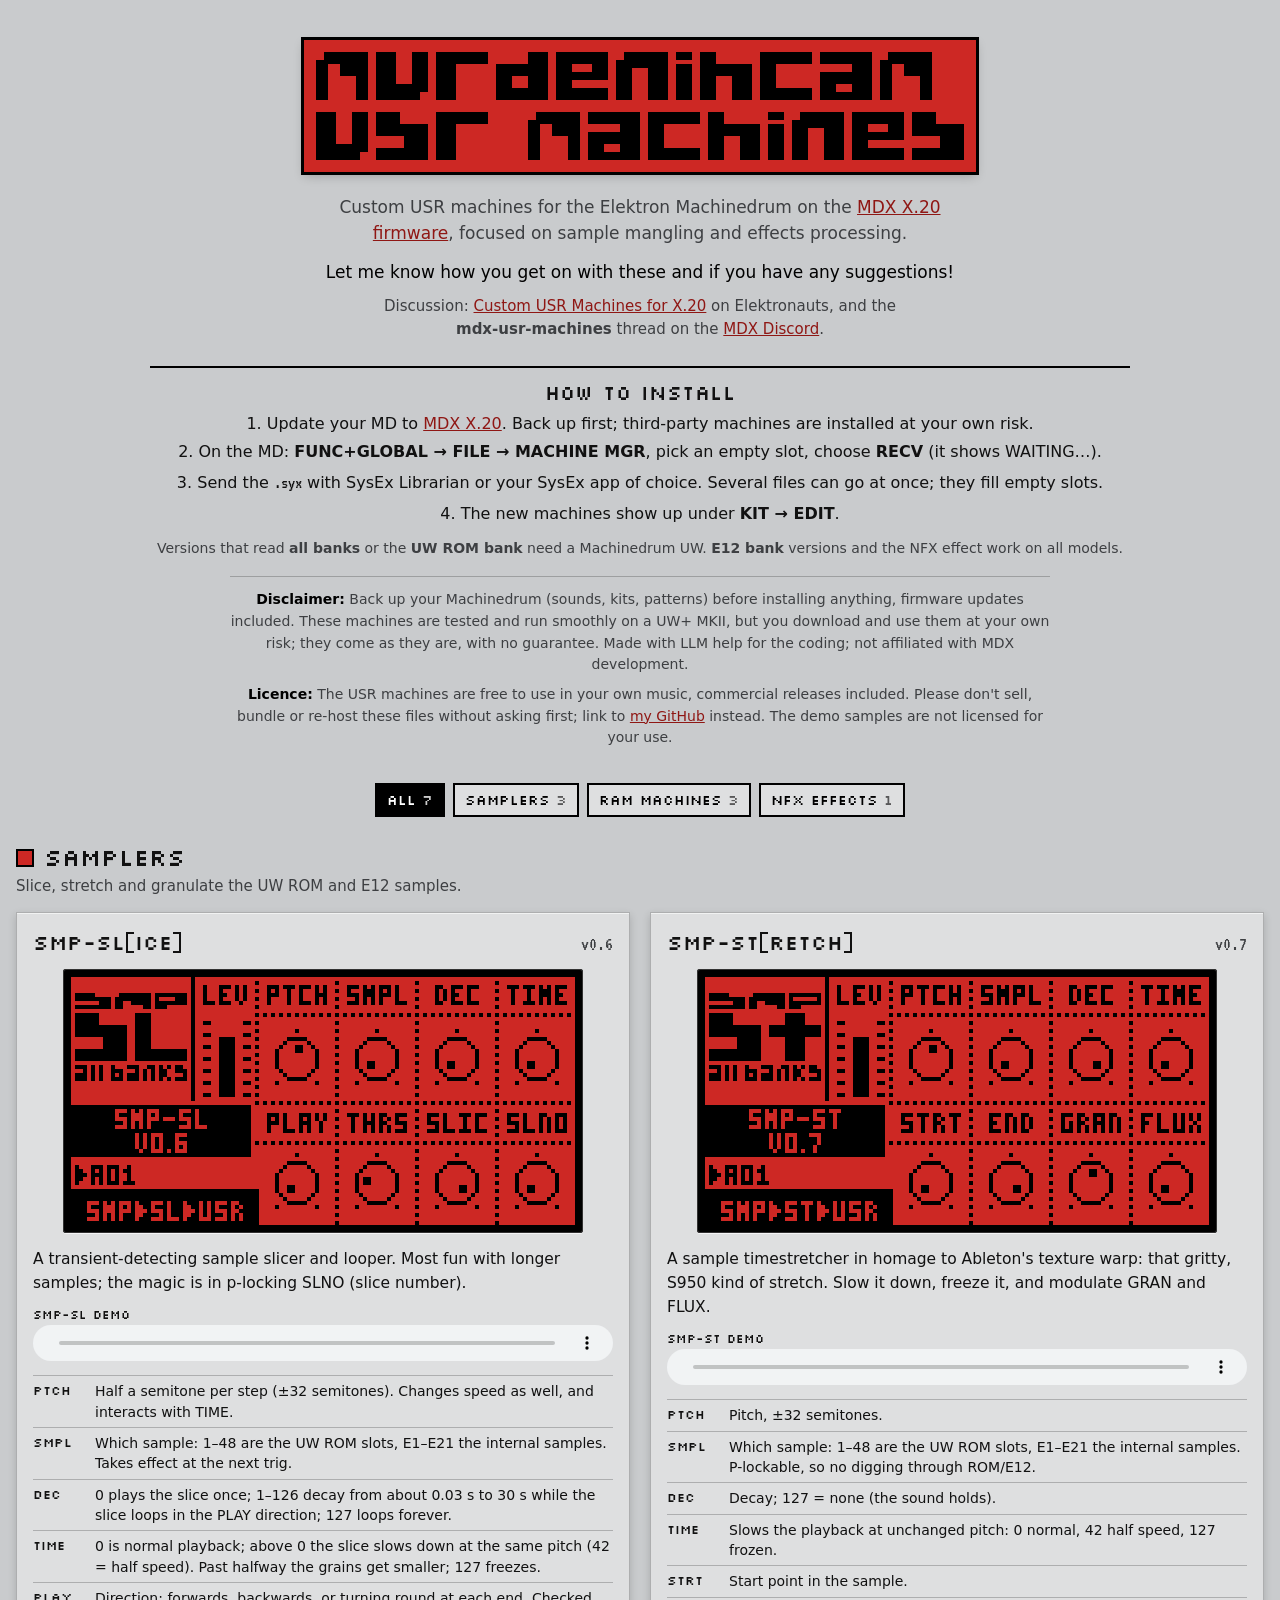
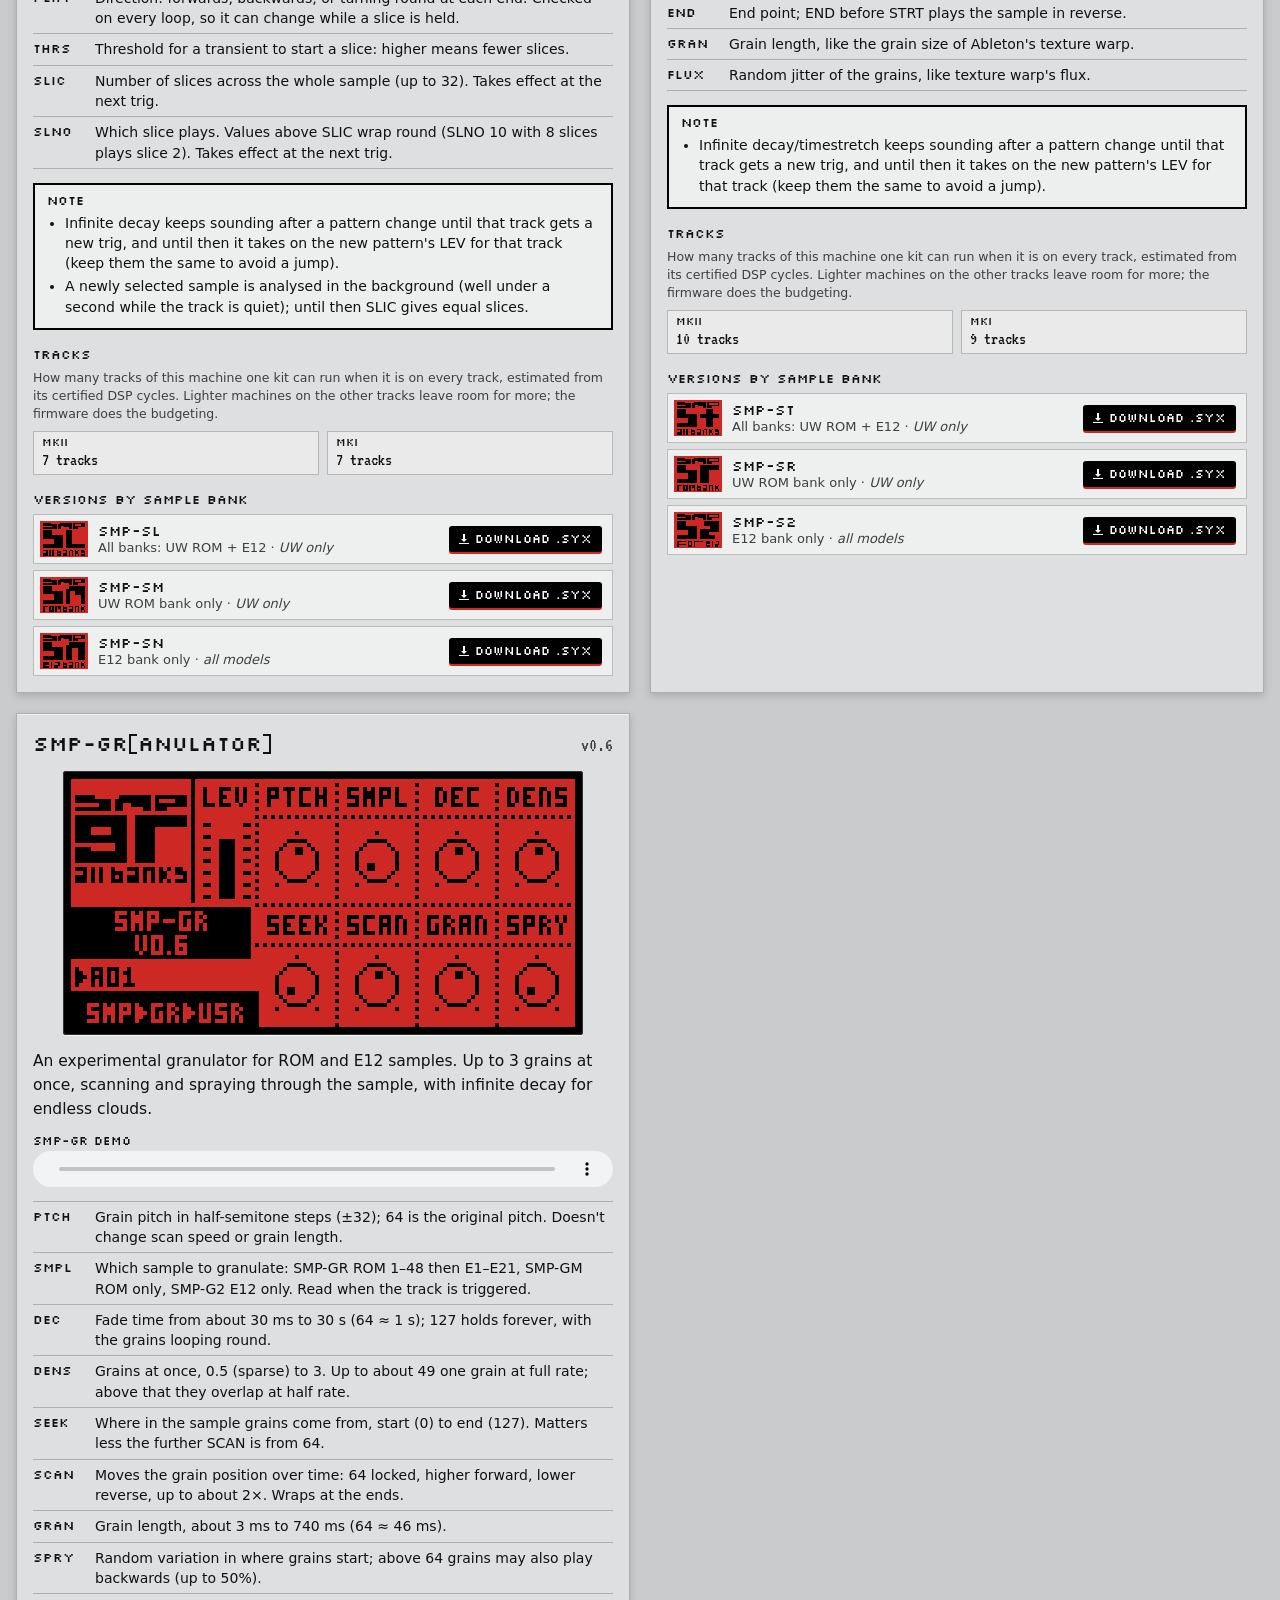
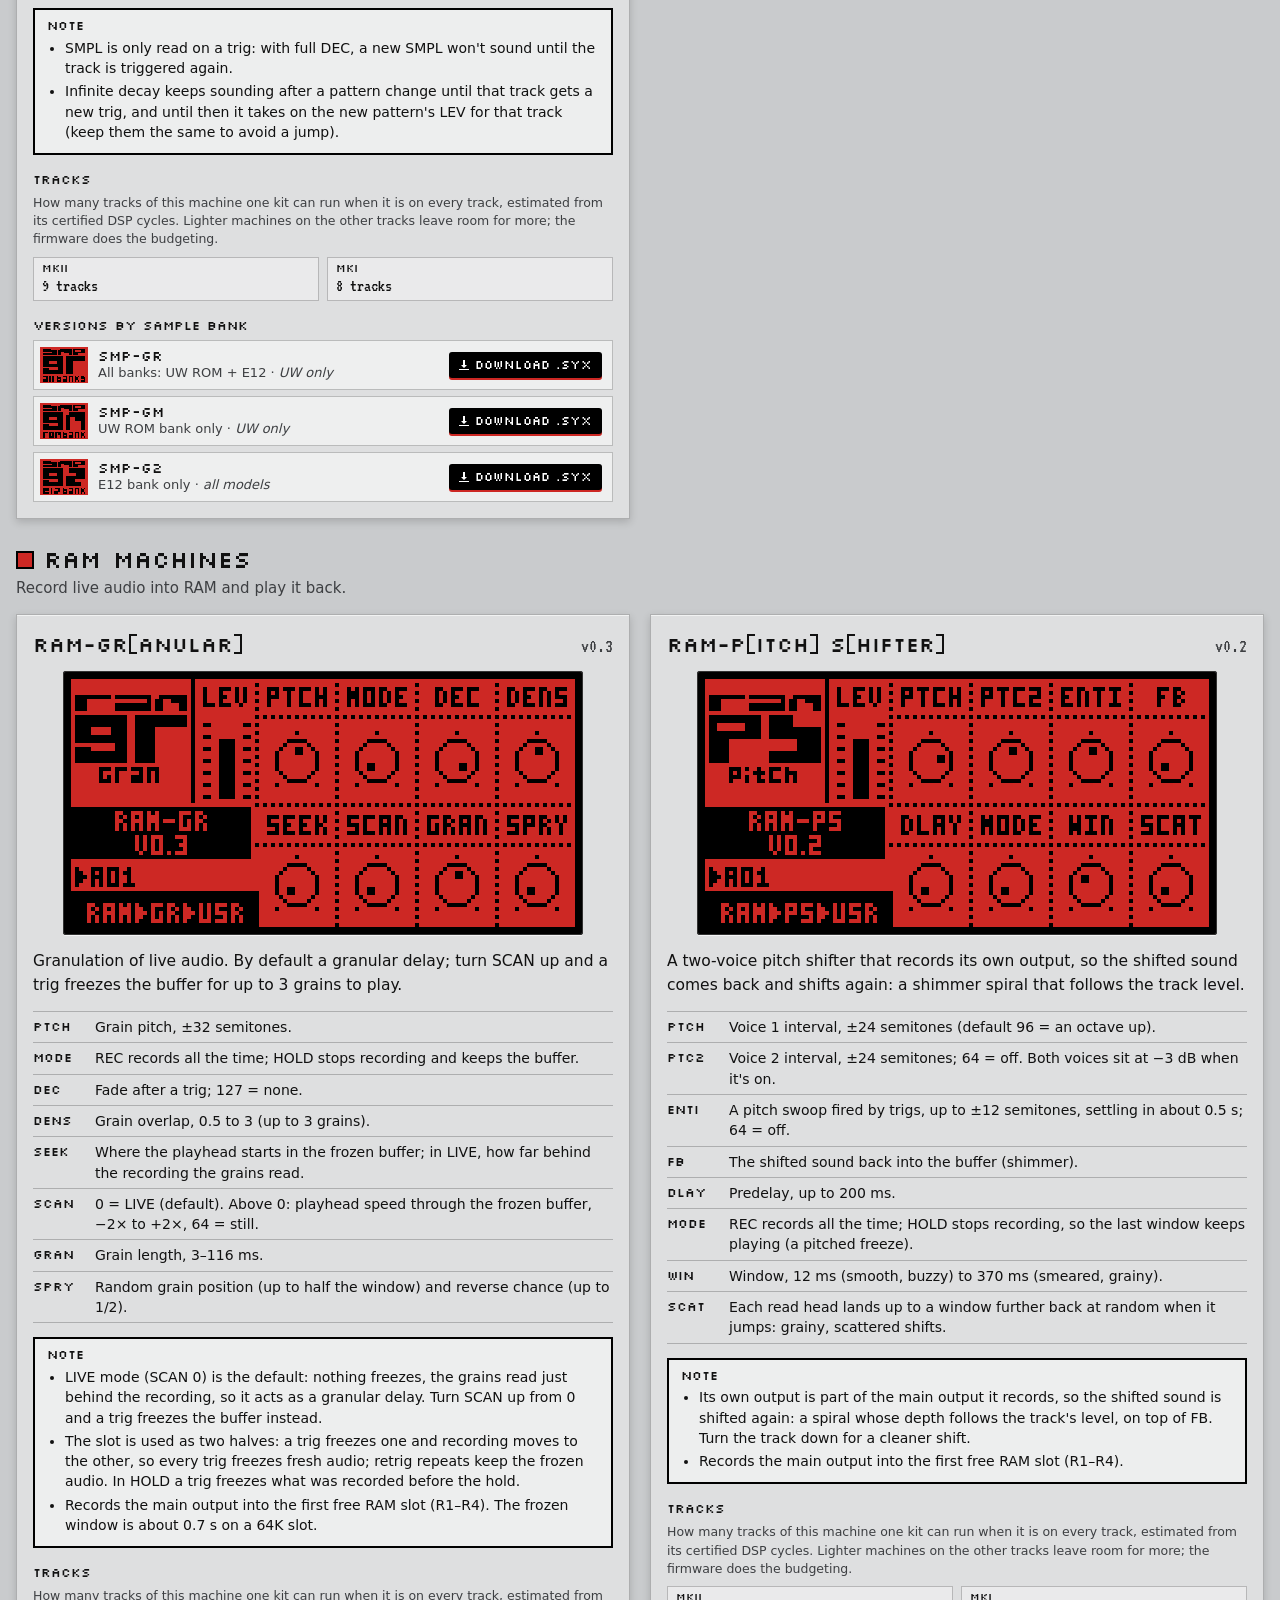
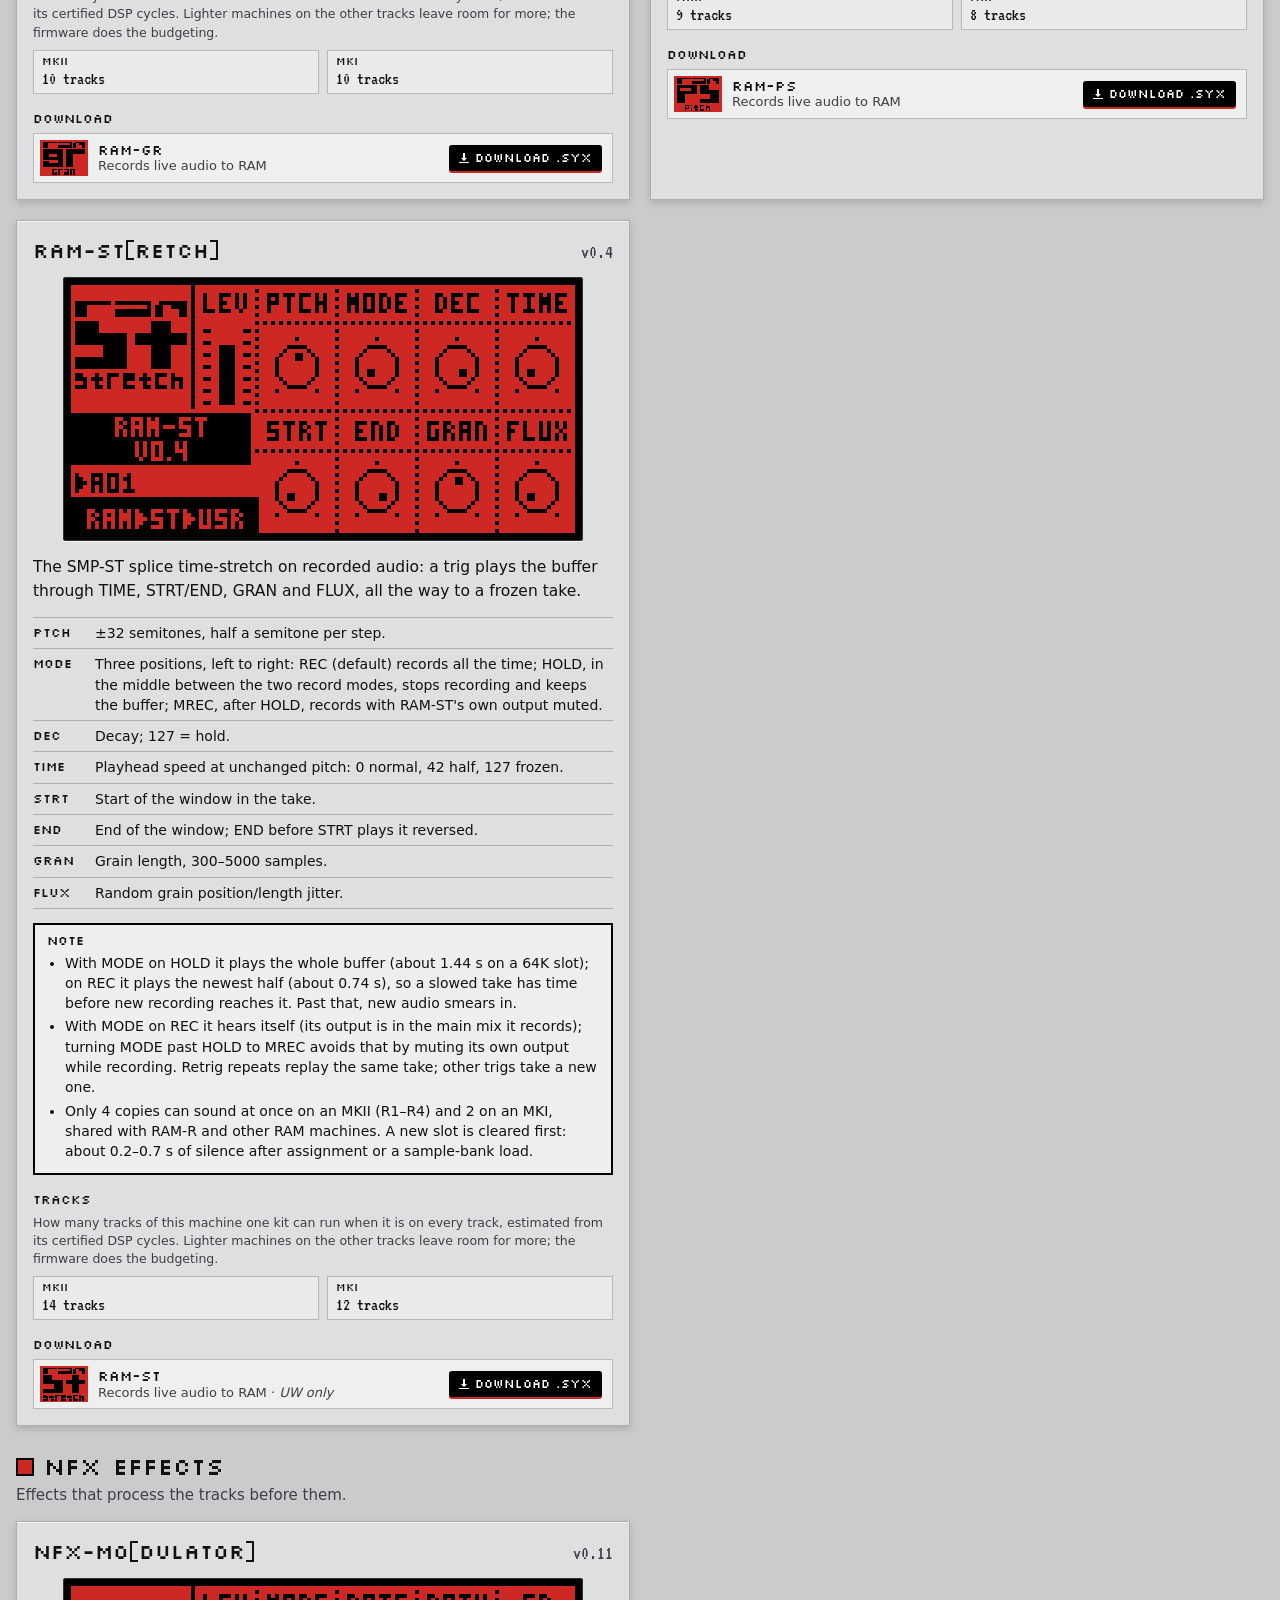
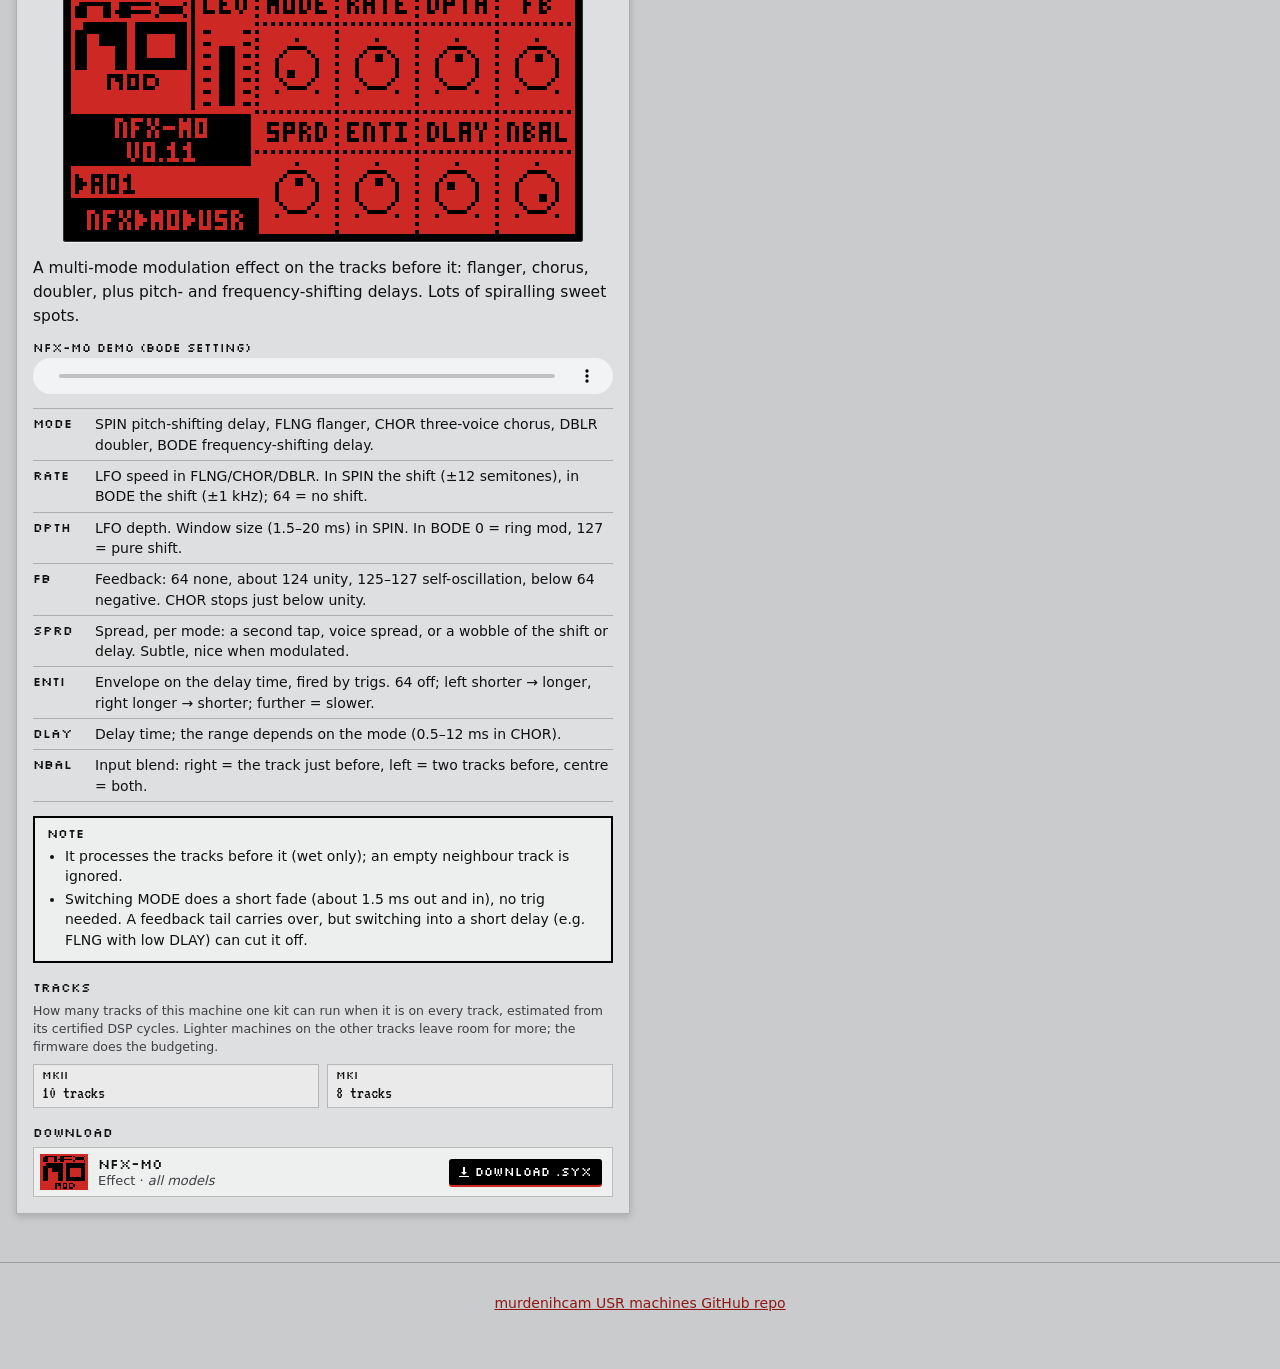
==== docs/index.html @ da03d1d6 "website added" ====
<!doctype html>
<html lang="en">
<head>
  <meta charset="utf-8">
  <meta name="viewport" content="width=device-width, initial-scale=1">
  <title>murdenihcam USR machines</title>
  <meta name="description" content="Custom USR machines for the Elektron Machinedrum on the MDX X.20 firmware, focused on sample mangling and effects processing.">
  <link rel="icon" type="image/png" href="assets/favicon.png">
  <link rel="canonical" href="https://murdenihcam.github.io/murdenihcam-usr-machines/">
  <meta property="og:type" content="website">
  <meta property="og:title" content="murdenihcam USR machines">
  <meta property="og:description" content="Custom USR machines for the Elektron Machinedrum on the MDX X.20 firmware, focused on sample mangling and effects processing.">
  <meta property="og:url" content="https://murdenihcam.github.io/murdenihcam-usr-machines/">
  <meta property="og:image" content="https://murdenihcam.github.io/murdenihcam-usr-machines/assets/og-image.png">
  <meta property="og:image:width" content="1200">
  <meta property="og:image:height" content="630">
  <meta name="twitter:card" content="summary_large_image">
  <link rel="preconnect" href="https://fonts.googleapis.com">
  <link rel="preconnect" href="https://fonts.gstatic.com" crossorigin>
  <link href="https://fonts.googleapis.com/css2?family=Silkscreen&family=VT323&display=swap" rel="stylesheet">
  <link rel="stylesheet" href="style.css">
</head>
<body>
  <header class="site-head">
    <h1 class="wordmark"><img src="assets/wordmark.svg" width="672" height="132" alt="murdenihcam USR machines"></h1>
    <p class="lede">Custom USR machines for the Elektron Machinedrum on the <a href="https://github.com/jmamma/MDX">MDX X.20 firmware</a>, focused on sample mangling and effects processing.</p>
    <p class="lede lede-ask">Let me know how you get on with these and if you have any suggestions!</p>
    <p class="lede lede-talk">Discussion: <a href="https://www.elektronauts.com/t/custom-usr-machines-for-x-20/257233">Custom USR Machines for X.20</a> on Elektronauts,
      and the <b class="nowrap">mdx-usr-machines</b> thread on the <a href="https://discord.gg/H2wVG6eH2">MDX Discord</a>.</p>

    <section class="install" aria-labelledby="install-h">
      <h2 id="install-h">How to install</h2>
      <ol>
        <li>Update your MD to <a href="https://github.com/jmamma/MDX">MDX X.20</a>. Back up first; third-party machines are installed at your own risk.</li>
        <li>On the MD: <b>FUNC+GLOBAL &rarr; FILE &rarr; MACHINE MGR</b>, pick an empty slot, choose <b>RECV</b> (it shows WAITING&hellip;).</li>
        <li>Send the <code>.syx</code> with SysEx Librarian or your SysEx app of choice. Several files can go at once; they fill empty slots.</li>
        <li>The new machines show up under <b>KIT &rarr; EDIT</b>.</li>
      </ol>
      <p class="note">Versions that read <b>all banks</b> or the <b>UW ROM bank</b> need a Machinedrum UW. <b>E12 bank</b> versions and the NFX effect work on all models.</p>
    </section>

    <section class="terms" aria-label="Disclaimer and licence">
      <p><b>Disclaimer:</b> Back up your Machinedrum (sounds, kits, patterns) before installing anything, firmware updates included. These machines are tested and run smoothly on a UW+ MKII, but you download and use them at your own risk; they come as they are, with no guarantee. Made with LLM help for the coding; not affiliated with MDX development.</p>
      <p><b>Licence:</b> The USR machines are free to use in your own music, commercial releases included. Please don't sell, bundle or re-host these files without asking first; link to <a href="https://github.com/murdenihcam/murdenihcam-usr-machines">my GitHub</a> instead. The demo samples are not licensed for your use.</p>
    </section>
  </header>

  <main id="machines" class="machines" aria-label="Machines"></main>

  <noscript><p class="nojs">This page lists the machines with JavaScript. The .syx files are in the <a href="downloads/">downloads</a> folder.</p></noscript>

  <footer class="site-foot">
    <p><a href="https://github.com/murdenihcam/murdenihcam-usr-machines">murdenihcam USR machines GitHub repo</a></p>
  </footer>

  <script src="assets/logos32.js"></script>
  <script src="machines.js"></script>
  <script src="app.js"></script>
</body>
</html>
---- docs/style.css ----
/* murdenihcam USR machines */
:root {
  /* Sampled from the machines' web logos */
  --lcd-red: #cd2824;
  --lcd-ink: #000000;

  --text: #111111;
  --muted: #3d3f42;
  --line: rgba(0, 0, 0, 0.22);
  --plate: rgba(255, 255, 255, 0.38);
  --link: #8f1714;
  --pixel: "Silkscreen", "VT323", ui-monospace, "Courier New", monospace;
  --mono: "VT323", ui-monospace, "Courier New", monospace;
  --sans: system-ui, -apple-system, "Segoe UI", Roboto, sans-serif;
}

* { box-sizing: border-box; }
html { -webkit-text-size-adjust: 100%; }
body {
  margin: 0;
  color: var(--text);
  font: 16px/1.55 var(--sans);
  background: #c9cbcd; /* light grey, aluminium-coloured */
}
a { color: var(--link); }
a:hover { color: #000; }
code { font-family: var(--mono); font-size: 1.15em; }
.vh { position: absolute; width: 1px; height: 1px; overflow: hidden; clip: rect(0 0 0 0); white-space: nowrap; }

/* Header */
.site-head, .site-foot { max-width: 1440px; margin: 0 auto; padding-left: 16px; padding-right: 16px; }
.site-head { padding-top: 40px; padding-bottom: 8px; }
.wordmark { margin: 0; line-height: 0; display: flex; justify-content: center; }
.wordmark img {
  display: block;
  width: 672px;
  max-width: 100%;
  height: auto;
  image-rendering: pixelated;
  box-shadow: 0 0 0 3px #000, 0 4px 10px rgba(0,0,0,0.22);
}
.lede { max-width: 62ch; color: var(--muted); font-size: 17px; margin: 22px 0 24px; }

.site-head { text-align: center; }
.lede, .install, .terms { margin-left: auto; margin-right: auto; }
.install { border-top: 2px solid #000; padding-top: 14px; max-width: 820px; }
.install ol { list-style-position: inside; padding-left: 0 !important; }
.lede-ask { margin-top: -12px; color: #000; }
.lede-talk { margin-top: -14px; font-size: 15px; }
.site-foot { text-align: center; }
.terms { max-width: 820px; margin-top: 16px; border-top: 1px solid var(--line); padding-top: 12px; font-size: 14px; color: var(--muted); }
.terms p { margin: 0 0 8px; }
.terms b { color: #000; }
.install h2 { font: 400 20px/1 var(--pixel); margin: 0 0 10px; }
.install ol { margin: 0 0 12px; padding-left: 22px; }
.install li { margin: 4px 0; }
.install .note { color: var(--muted); font-size: 14px; margin: 0; }

/* Section nav and grouped grids */
.machines { max-width: 1440px; margin: 0 auto; padding: 0 16px 48px; }
.section-nav { display: flex; flex-wrap: wrap; justify-content: center; gap: 8px; margin: 18px 0 0; }
.section-nav a {
  font: 400 14px/1 var(--pixel);
  color: #000;
  text-decoration: none;
  border: 2px solid #000;
  background: var(--plate);
  padding: 8px 10px;
}
.section-nav a:hover, .section-nav a:focus-visible { background: var(--lcd-red); }
.section-nav a.is-active { background: #000; color: #fff; }
.section-nav a.is-active .count { opacity: 0.8; }
.machine-section[hidden] { display: none; }
.section-nav .count { margin-left: 6px; opacity: 0.6; }
.machine-section { padding-top: 28px; scroll-margin-top: 8px; }
.section-head { font: 400 24px/1 var(--pixel); margin: 0 0 6px; }
.section-head::before { content: ""; display: inline-block; width: 14px; height: 14px; background: var(--lcd-red); border: 2px solid #000; margin-right: 10px; vertical-align: -1px; }
.section-sub { color: var(--muted); font-size: 15px; margin: 0 0 14px; }

.grid {
  display: grid;
  grid-template-columns: repeat(auto-fill, minmax(min(100%, 440px), 1fr));
  gap: 20px;
}
.card {
  background: var(--plate);
  border: 1px solid var(--line);
  box-shadow: inset 0 1px 0 rgba(255,255,255,0.6), 0 3px 8px rgba(0,0,0,0.16);
  padding: 16px;
  display: flex;
  flex-direction: column;
  gap: 14px;
  min-width: 0;
}
.card-head { display: flex; align-items: baseline; justify-content: space-between; gap: 12px; }
.card-name { margin: 0; font: 400 21px/1.25 var(--pixel); min-width: 0; }
.card-name .nb { white-space: nowrap; }
.card-ver { font: 20px/1 var(--mono); color: var(--muted); flex: none; }

/* Square brackets drawn as boxes: full cap height plus a pixel above and below, 2px ticks */
.brk {
  display: inline-block;
  position: relative;
  width: 0.36em;
  height: calc(0.78em + 4px);
  vertical-align: -0.12em;
  border: 2px solid currentColor;
  margin: 0 0.06em;
}
.brk-l { border-right: 0; }
.brk-r { border-left: 0; }

/* Pixel LCD */
.lcd-wrap {
  background: #000;
  padding: 4px;
  width: fit-content;
  margin: 0 auto;
  border-radius: 3px;
  box-shadow: inset 0 0 0 1px #333, 0 1px 0 rgba(255,255,255,0.7);
  display: flex;
  justify-content: center;
}
.lcd {
  display: block;
  width: 384px;
  height: 192px;
  image-rendering: pixelated;
  image-rendering: crisp-edges;
}
.card-desc { margin: 0; font-size: 15.5px; }

.demo { margin: 0; display: grid; gap: 4px; }
.demo figcaption { font: 400 12px/1 var(--pixel); }
.demo audio { width: 100%; height: 36px; }

/* Parameter notes */
.params { margin: 0; display: grid; gap: 0; border-top: 1px solid var(--line); }
.params div { display: grid; grid-template-columns: 52px 1fr; gap: 10px; padding: 5px 0; border-bottom: 1px solid var(--line); }
.params dt { font: 400 13px/1.5 var(--pixel); }
.params dd { margin: 0; font-size: 14px; line-height: 1.45; }

.aware {
  border: 2px solid #000;
  background: rgba(255,255,255,0.45);
  padding: 8px 12px;
}
.aware h4 { margin: 0 0 4px; font: 400 13px/1.2 var(--pixel); }
.aware ul { margin: 0; padding-left: 18px; font-size: 14px; line-height: 1.45; }
.aware li { margin: 3px 0; }

.sub { margin: 4px 0 -6px; font: 400 13px/1 var(--pixel); }
.tracks-wrap { display: grid; gap: 8px; }
.tracks-wrap .sub { margin: 4px 0 0; }
.tracks-cap { margin: 0; font-size: 12.5px; color: var(--muted); line-height: 1.45; }
.tracks { display: grid; grid-template-columns: 1fr 1fr; gap: 8px; margin: 0; }
.tracks div { border: 1px solid var(--line); background: rgba(255,255,255,0.35); padding: 5px 8px; }
.tracks dt { font: 400 11px/1 var(--pixel); margin-bottom: 3px; }
.tracks dd { margin: 0; font: 18px/1 var(--mono); }
.tracks small { display: block; font: 13px/1.3 var(--sans); color: var(--muted); margin-top: 2px; }

/* Downloads */
.downloads { list-style: none; margin: 0; padding: 0; display: grid; gap: 6px; }
.dl {
  display: flex; align-items: center; gap: 10px;
  padding: 6px 10px 6px 6px;
  border: 1px solid var(--line);
  background: rgba(255,255,255,0.5);
  color: var(--text);
  text-decoration: none;
}
.dl:hover, .dl:focus-visible { border-color: #000; color: var(--text); background: #fff; }
.dl:focus-visible { outline: 2px solid #000; outline-offset: 2px; }
.dl-logo { width: 48px; height: 36px; image-rendering: pixelated; flex: none; }
.dl-text { display: flex; flex-direction: column; line-height: 1.2; min-width: 0; flex: 1; }
.dl-text b { font: 400 14px/1.2 var(--pixel); }
.dl-meta { font-size: 13px; color: var(--muted); }
.dl-meta i { font-style: italic; }
.dl-btn {
  display: inline-flex; align-items: center; gap: 6px; flex: none;
  font: 400 12px/1 var(--pixel);
  background: #000; color: #fff;
  padding: 7px 10px;
  border-radius: 3px;
  box-shadow: 0 2px 0 var(--lcd-red);
}
.dl-btn svg { fill: currentColor; }
.dl:hover .dl-btn, .dl:focus-visible .dl-btn { background: var(--lcd-red); color: #000; box-shadow: 0 2px 0 #000; }

.site-foot { padding-bottom: 40px; color: var(--muted); font-size: 14px; border-top: 1px solid var(--line); padding-top: 16px; }
.nojs { max-width: 1180px; margin: 0 auto; padding: 0 16px; }

@media (max-width: 480px) {
  .params div { grid-template-columns: 46px 1fr; }
  .card { padding: 12px; }
}
.nowrap { white-space: nowrap; }

/* How to install: keep each step on one line wherever the screen is wide enough */
.install { max-width: 980px; }
@media (min-width: 900px) {
  .install ol li { white-space: nowrap; }
}
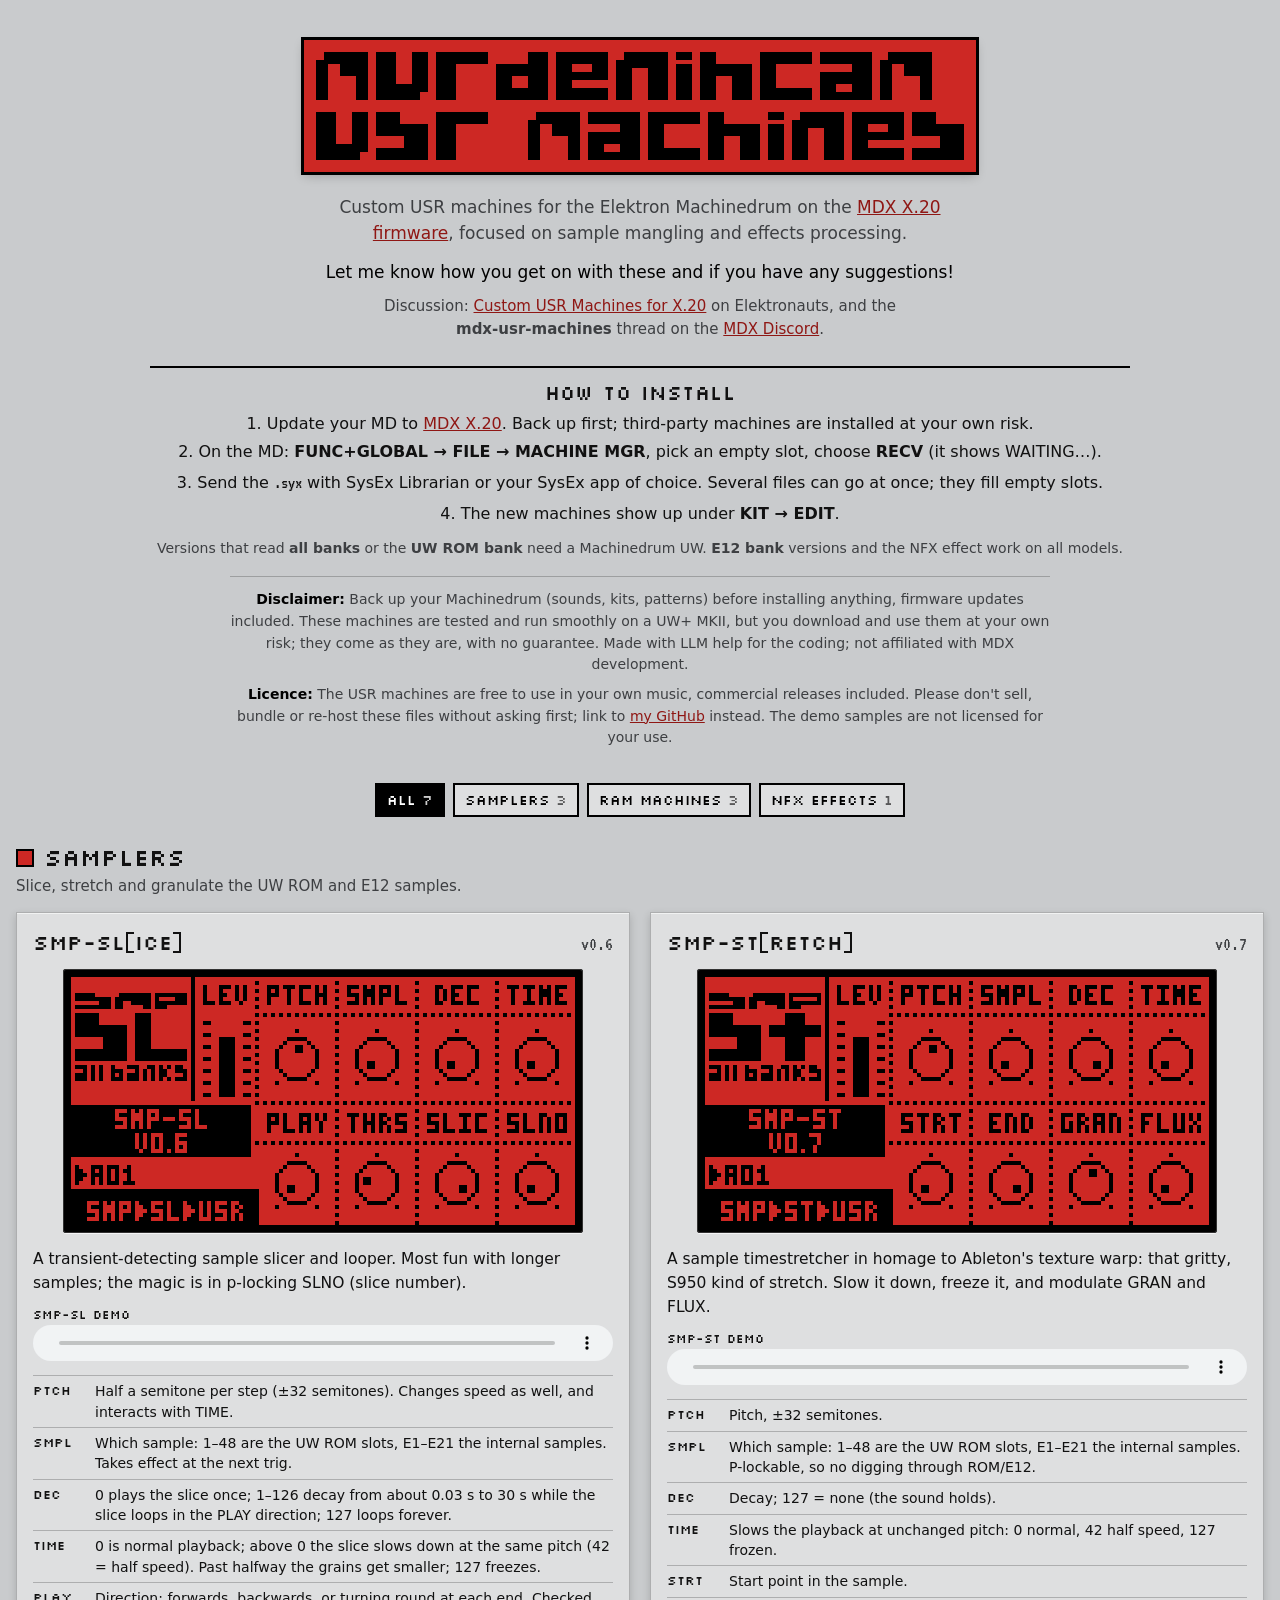
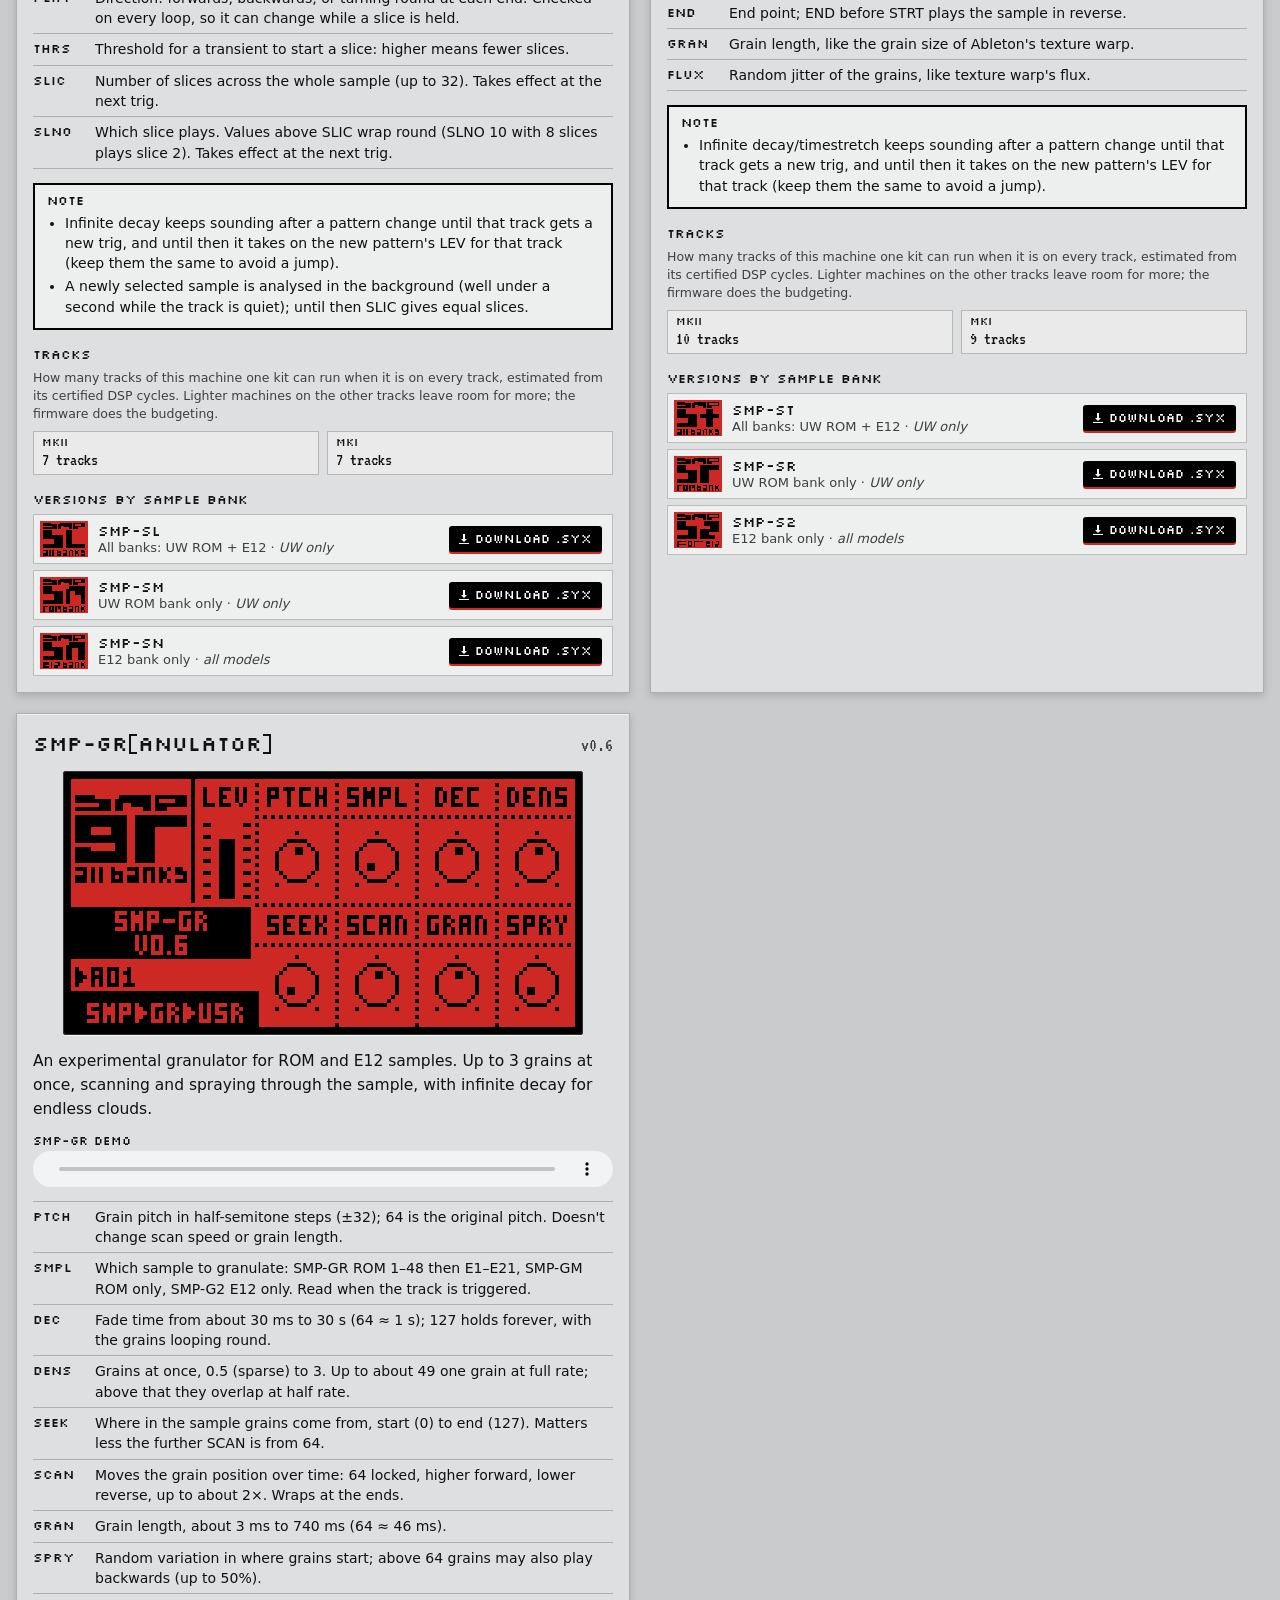
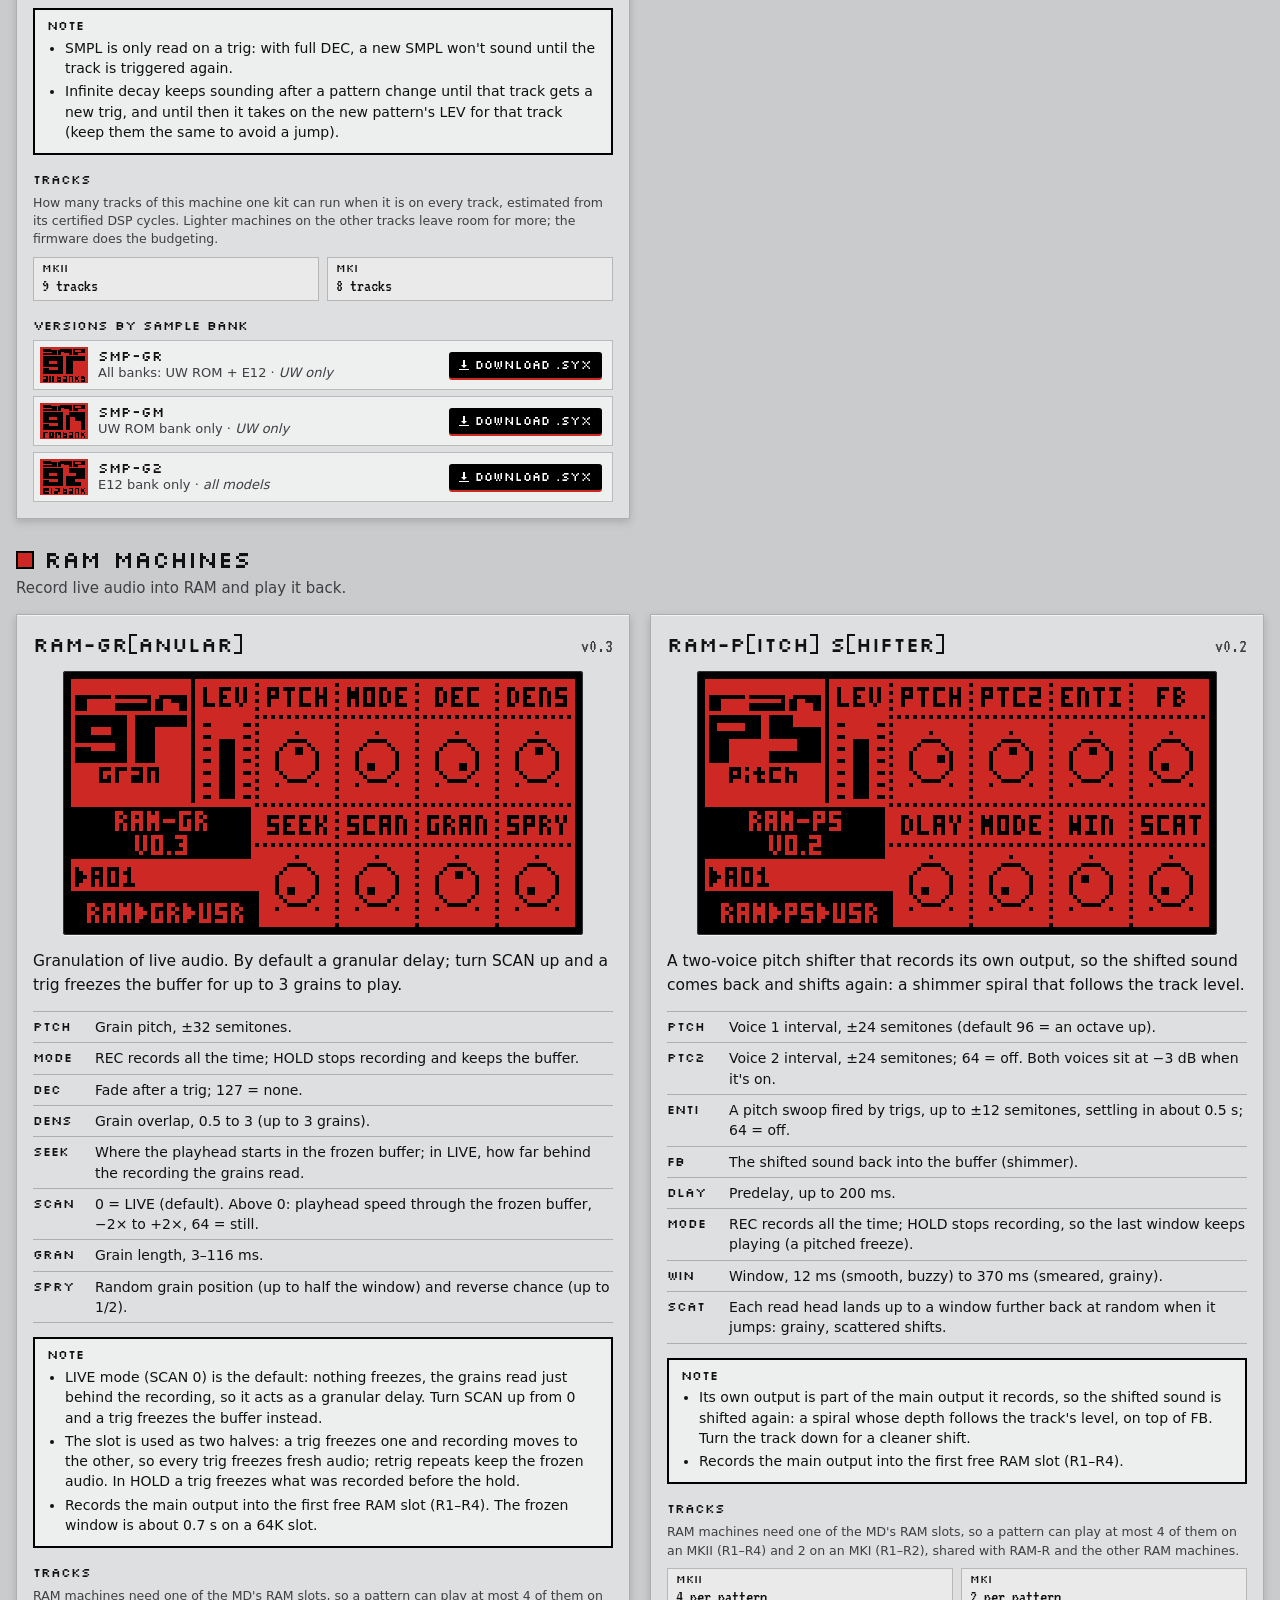
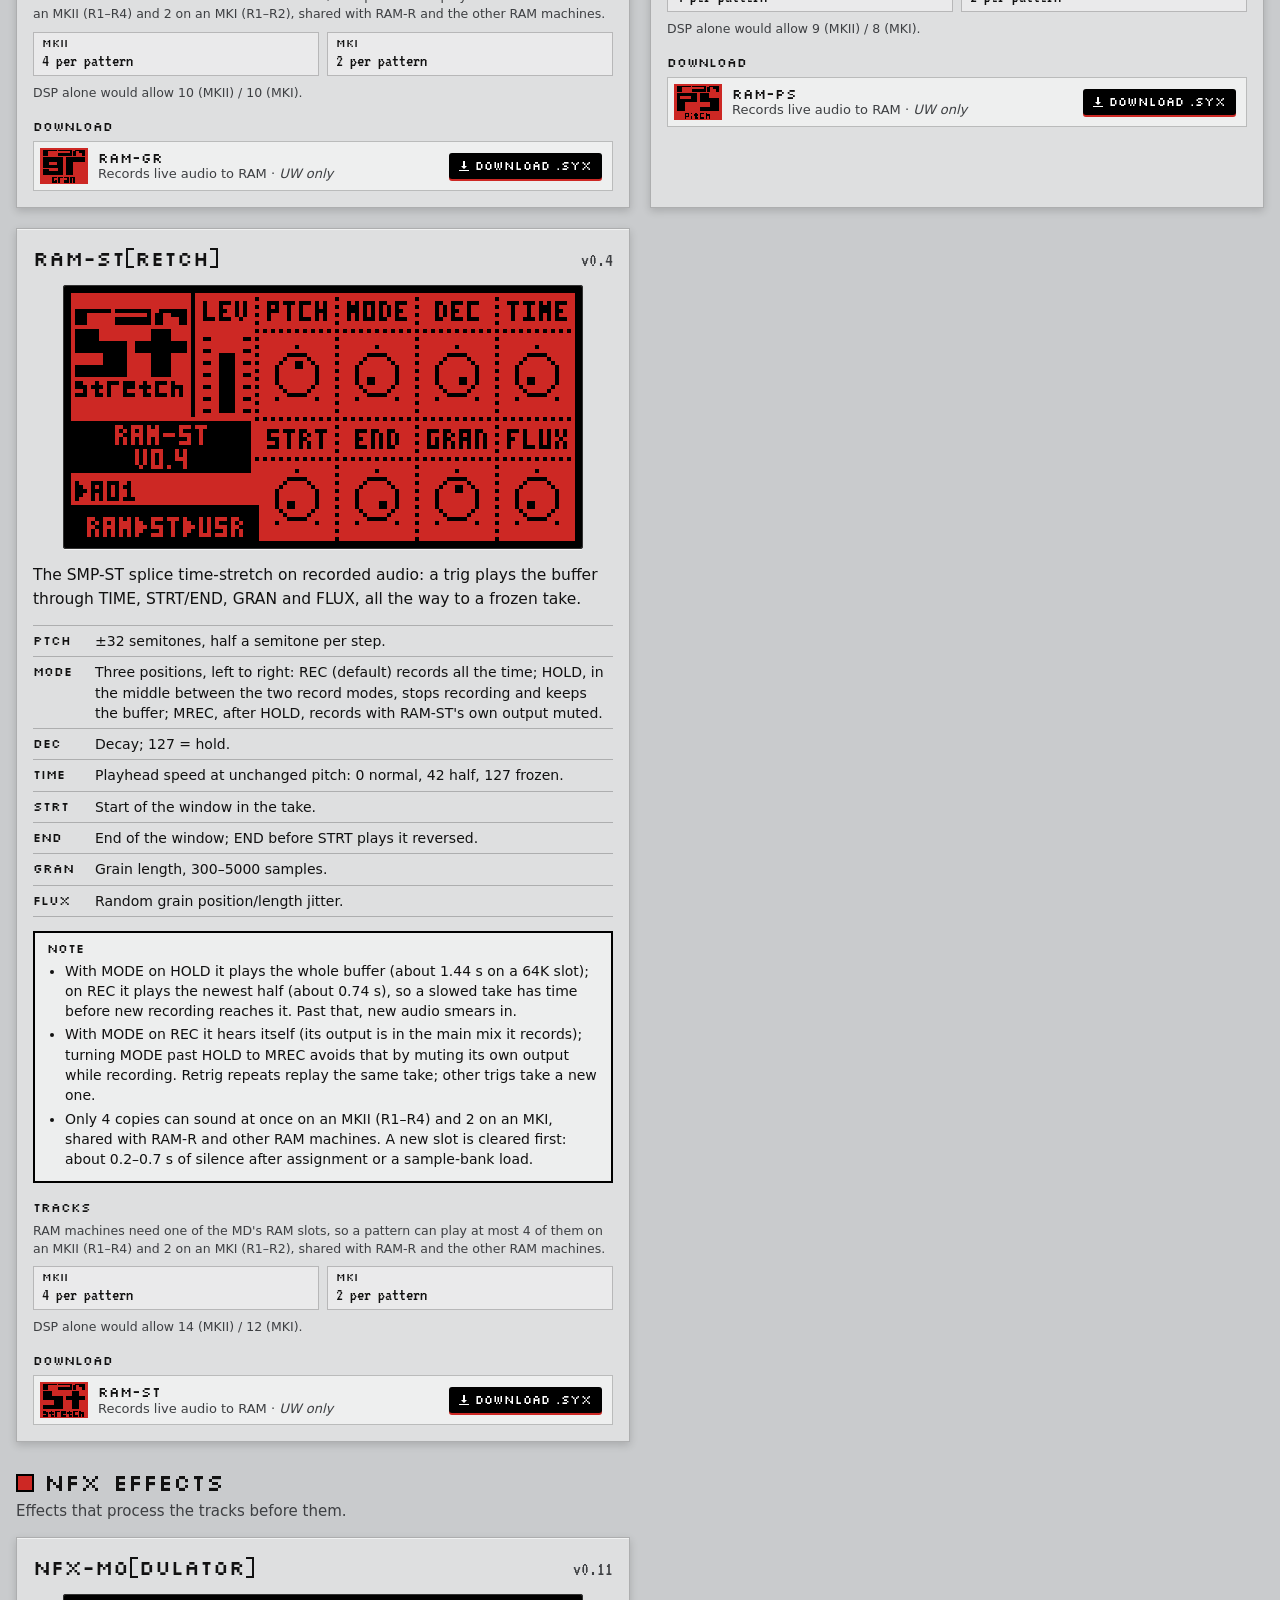
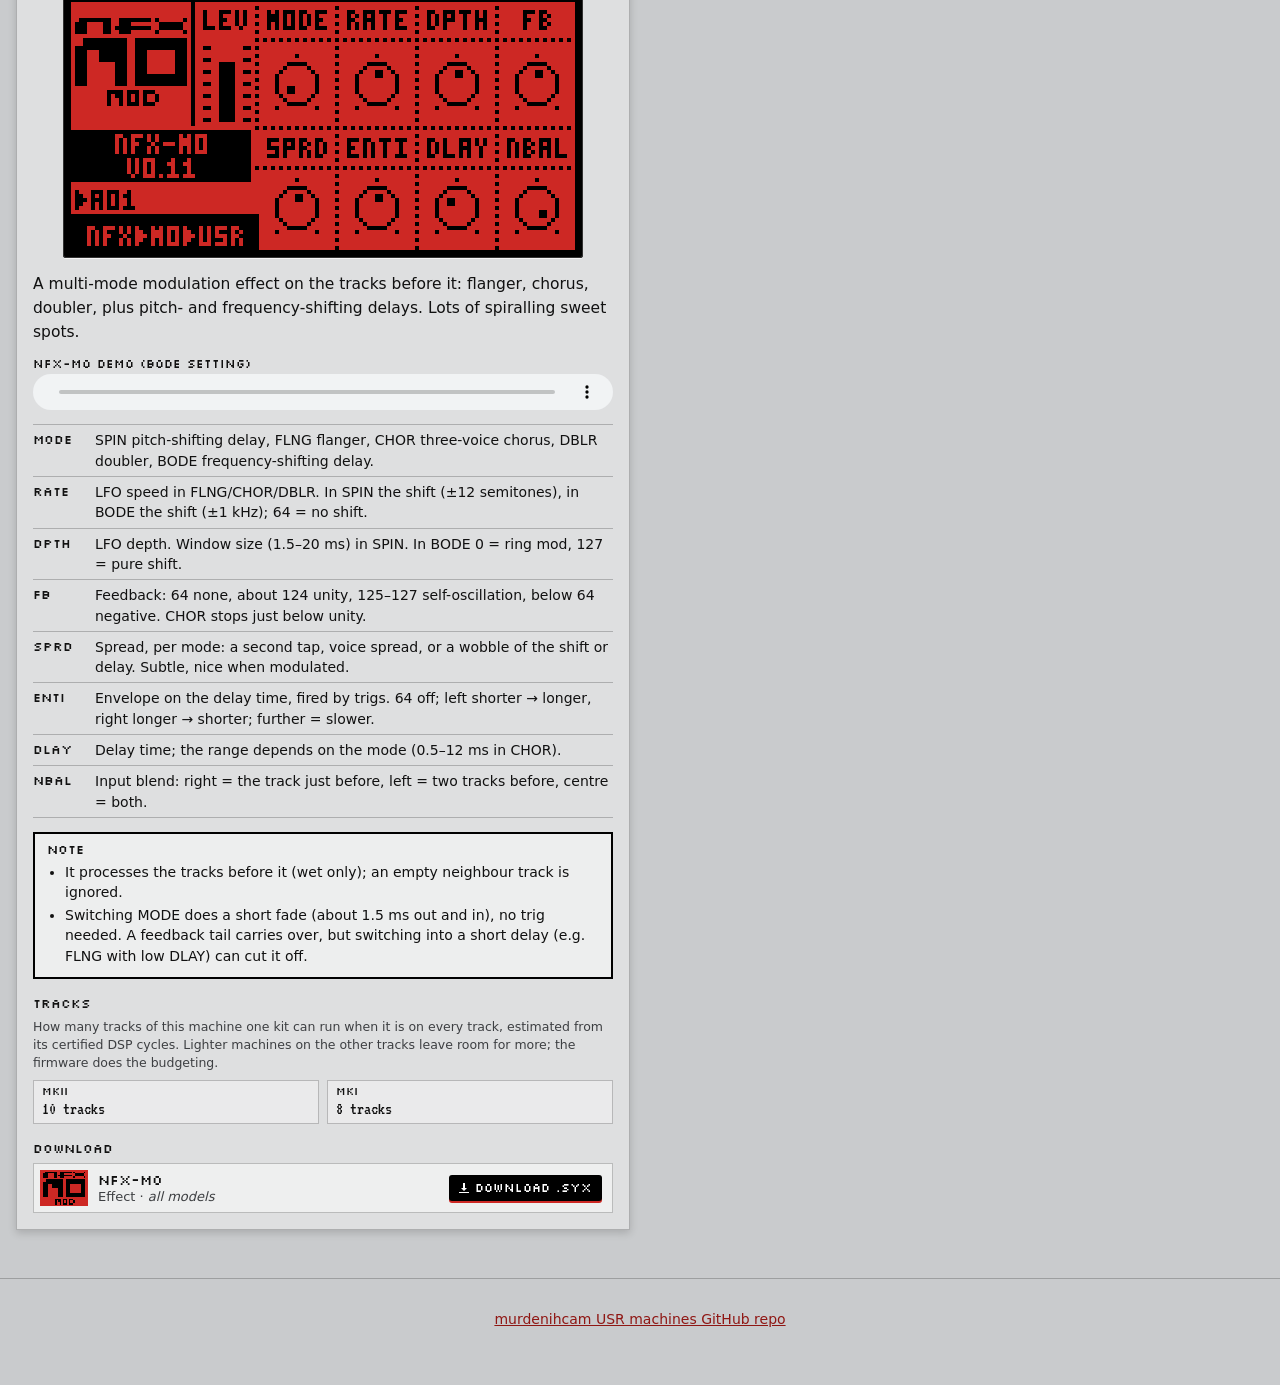
==== commit 8dd61a76: "RAM machines UW only" ====
--- a/docs/index.html
+++ b/docs/index.html
@@ -18,7 +18,7 @@
   <link rel="preconnect" href="https://fonts.googleapis.com">
   <link rel="preconnect" href="https://fonts.gstatic.com" crossorigin>
   <link href="https://fonts.googleapis.com/css2?family=Silkscreen&family=VT323&display=swap" rel="stylesheet">
-  <link rel="stylesheet" href="style.css">
+  <link rel="stylesheet" href="style.css?v=20261107">
 </head>
 <body>
   <header class="site-head">
@@ -53,8 +53,8 @@
     <p><a href="https://github.com/murdenihcam/murdenihcam-usr-machines">murdenihcam USR machines GitHub repo</a></p>
   </footer>
 
-  <script src="assets/logos32.js"></script>
-  <script src="machines.js"></script>
-  <script src="app.js"></script>
+  <script src="assets/logos32.js?v=20261107"></script>
+  <script src="machines.js?v=20261107"></script>
+  <script src="app.js?v=20261107"></script>
 </body>
 </html>
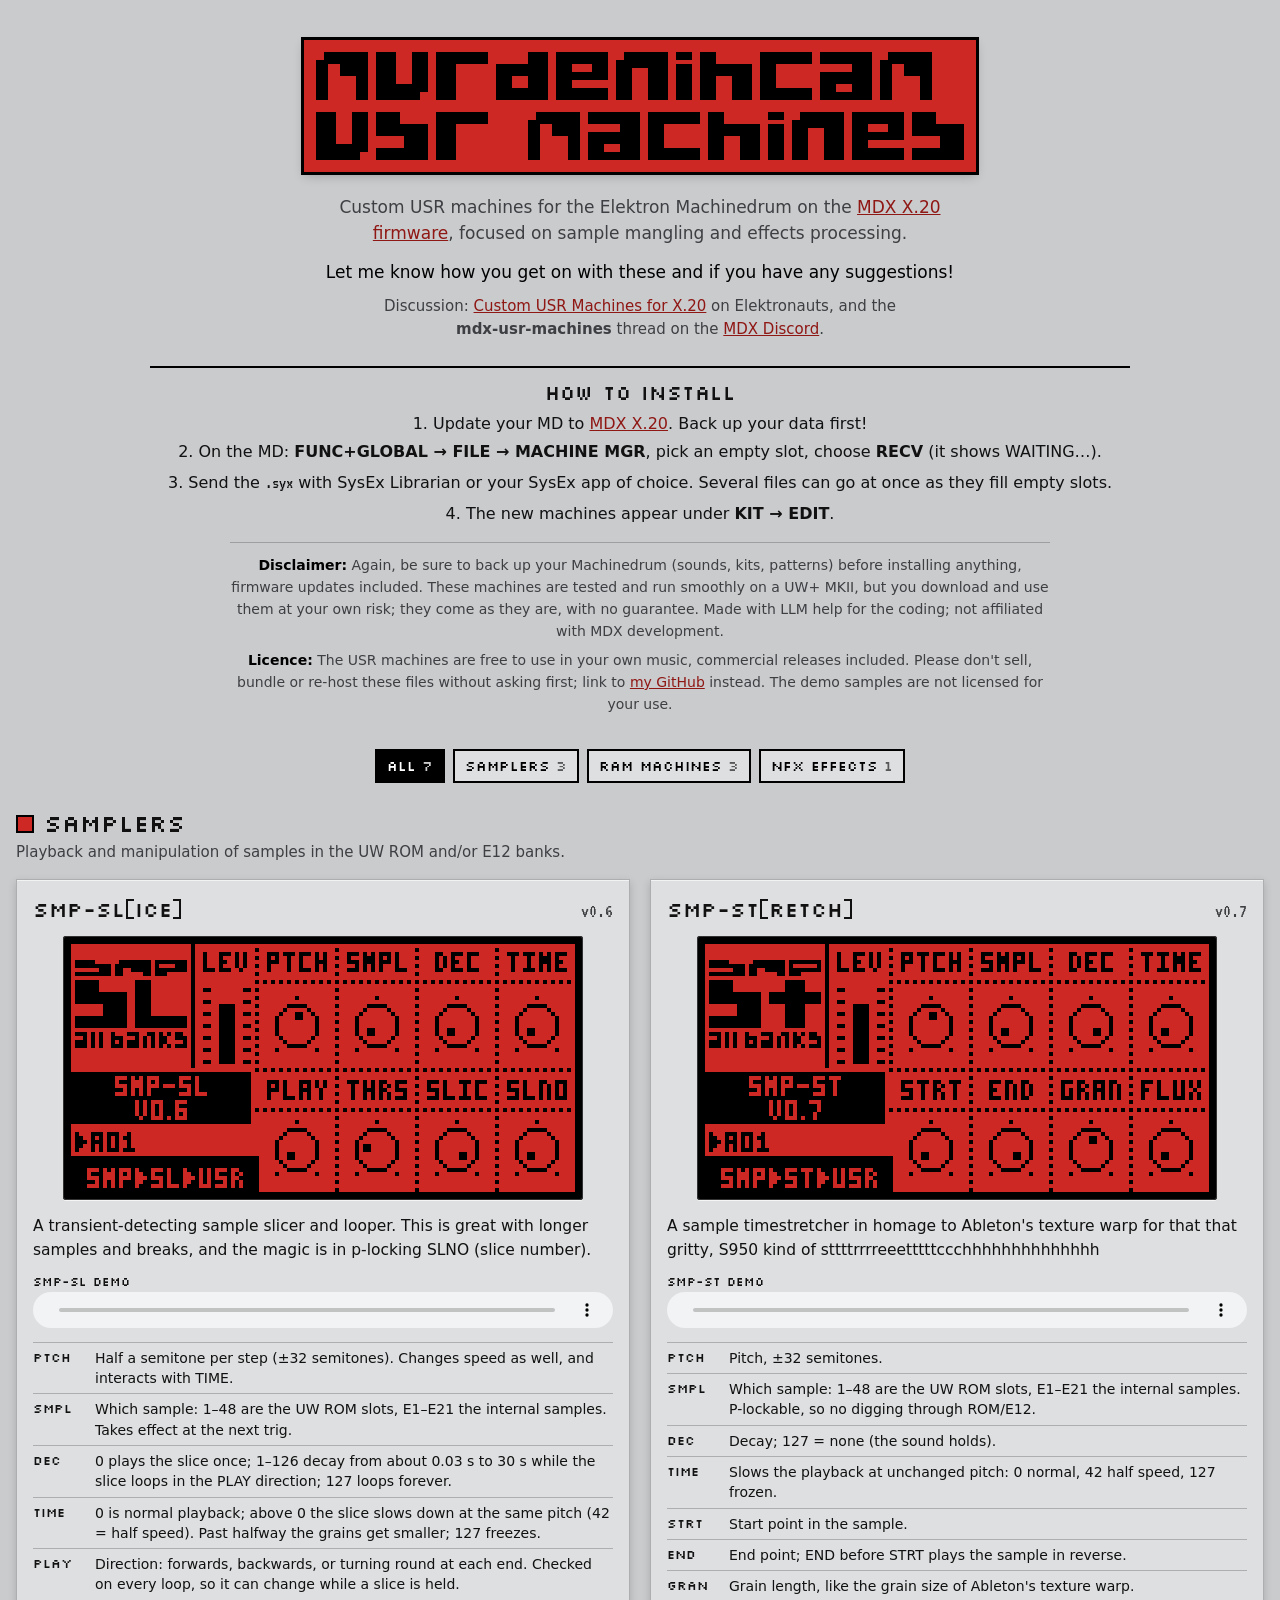
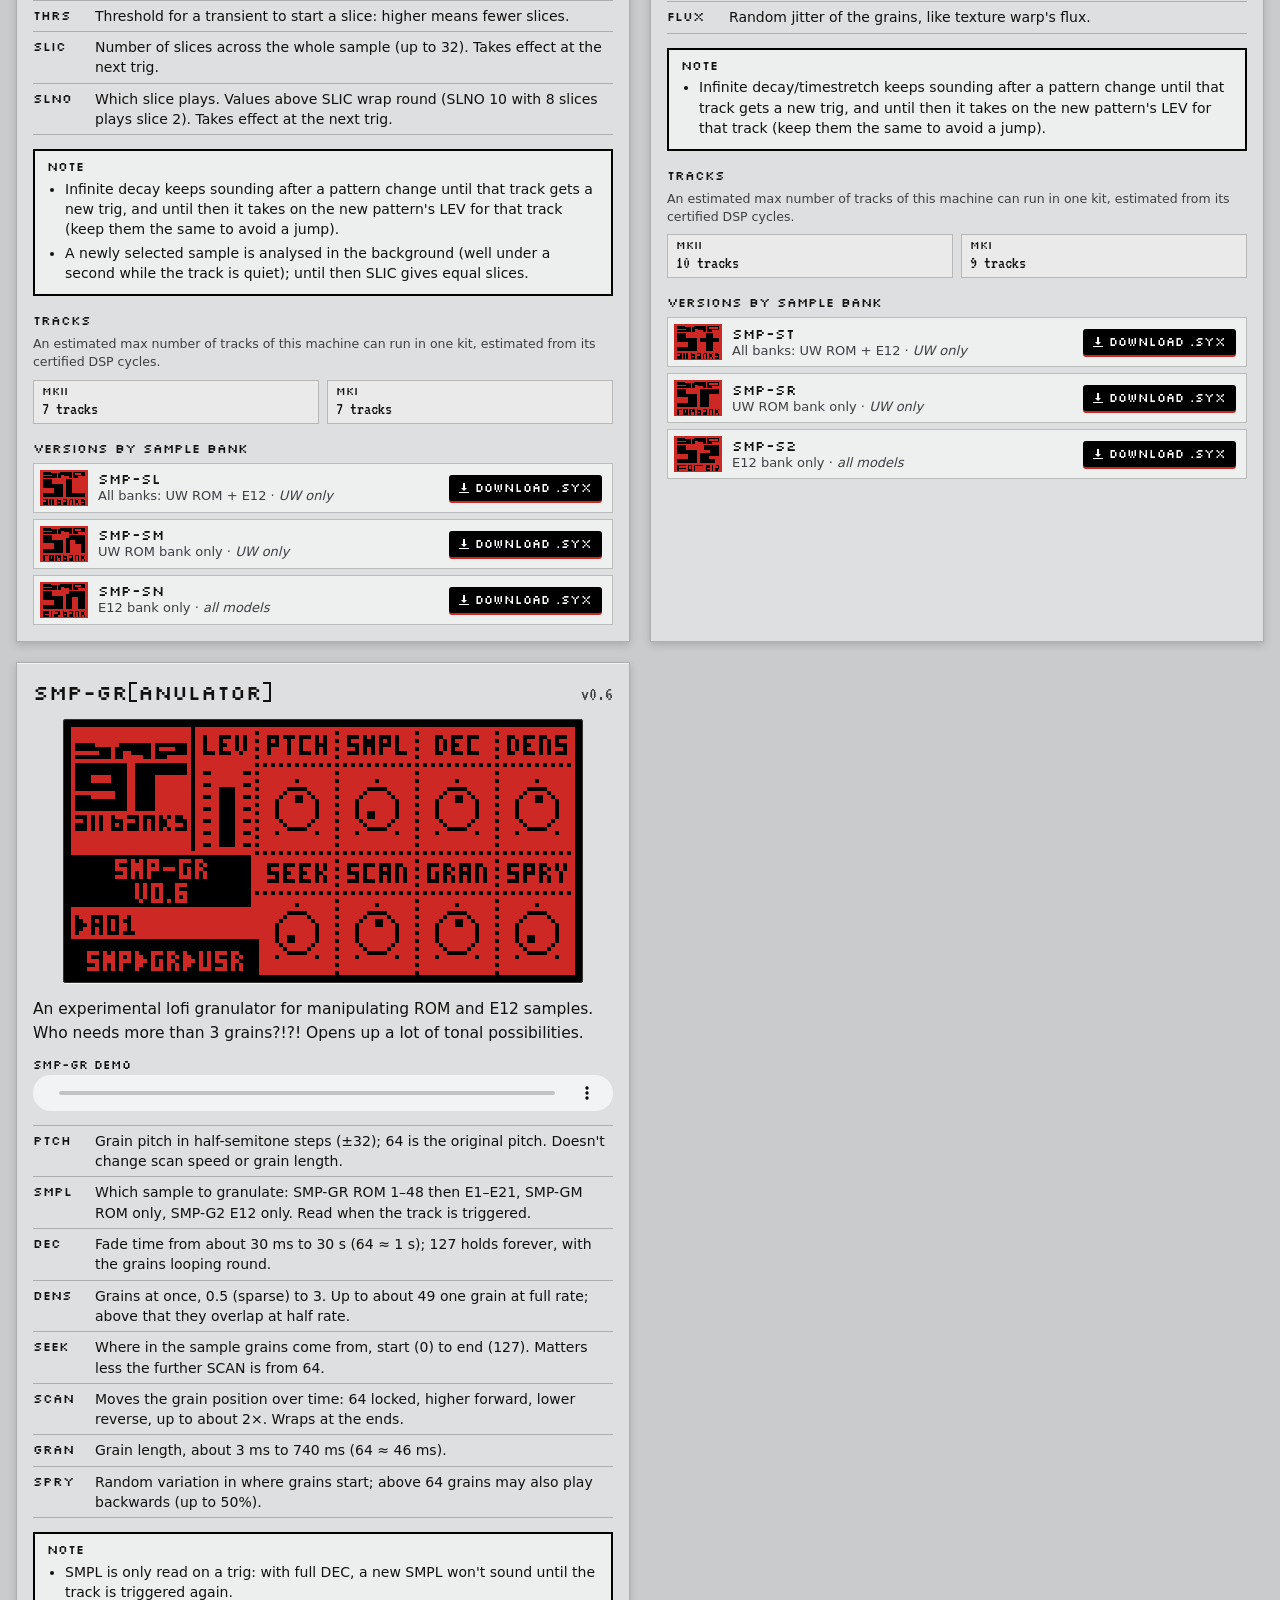
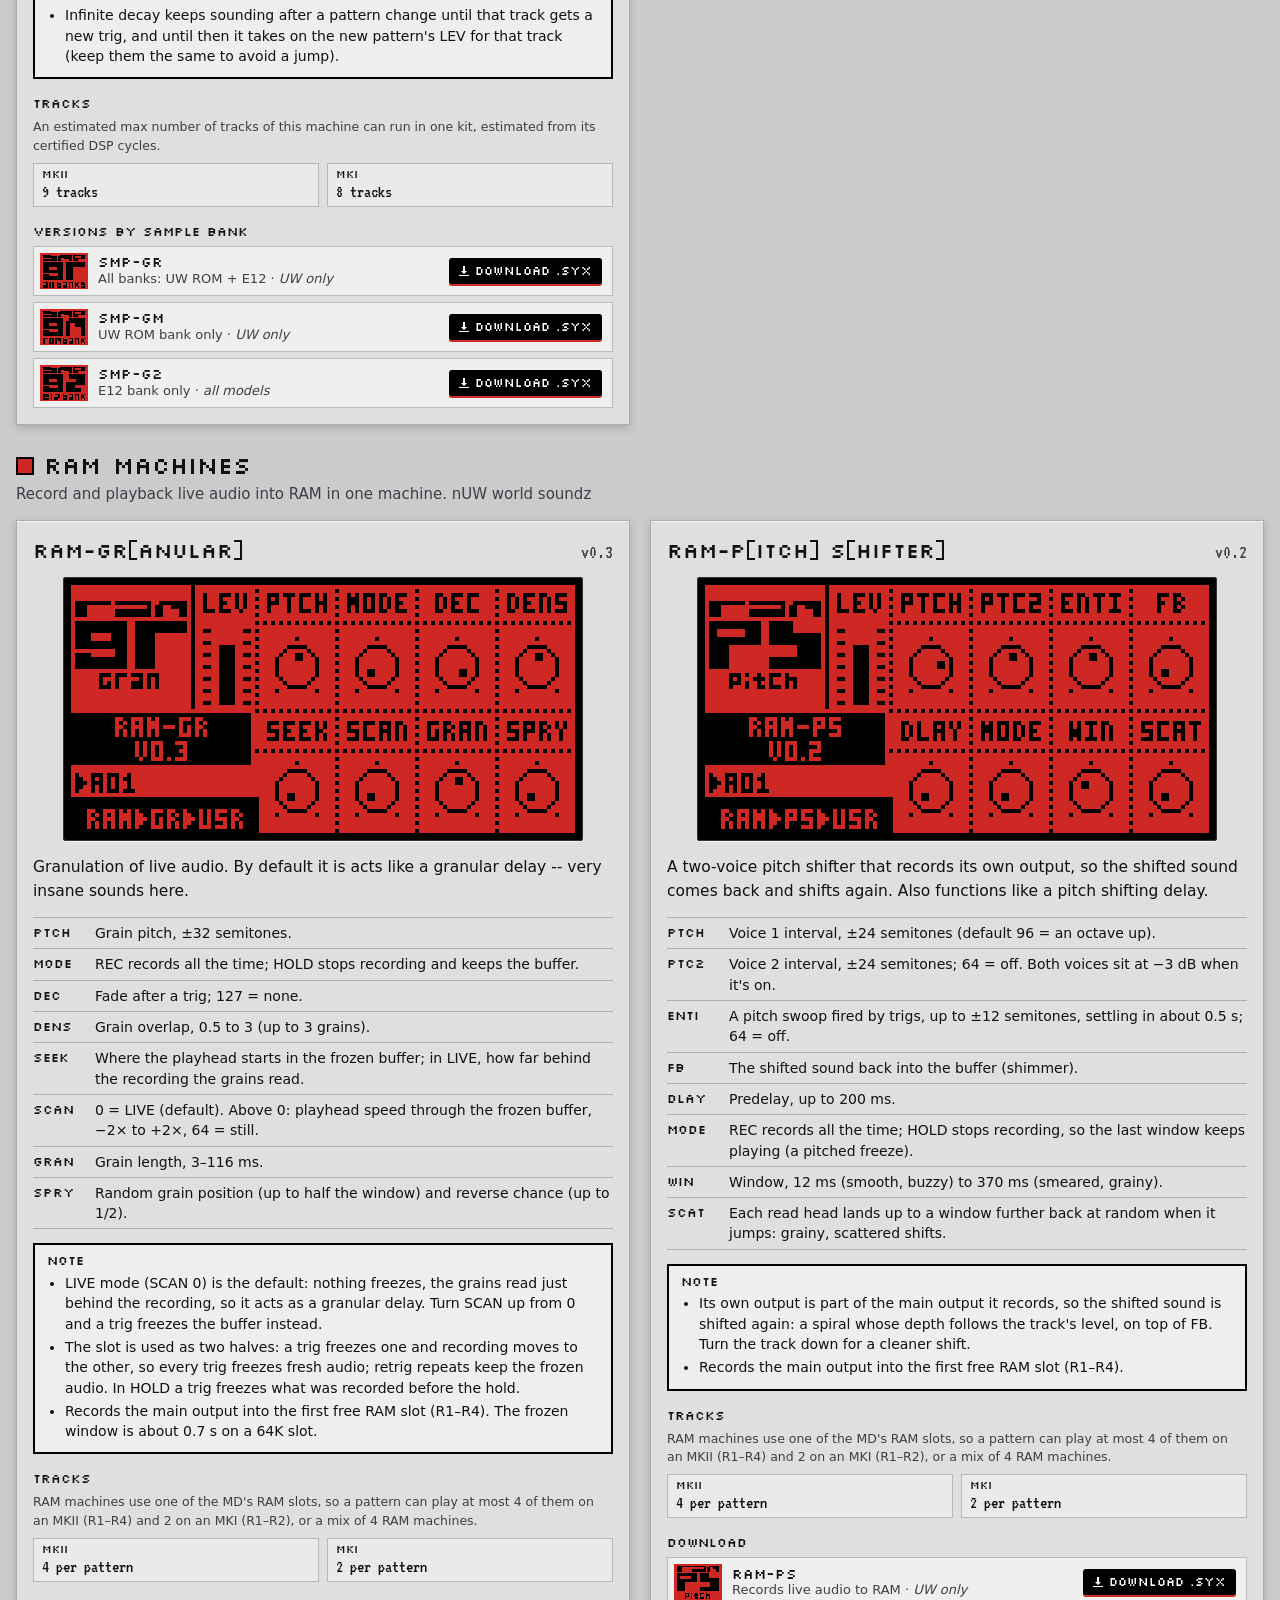
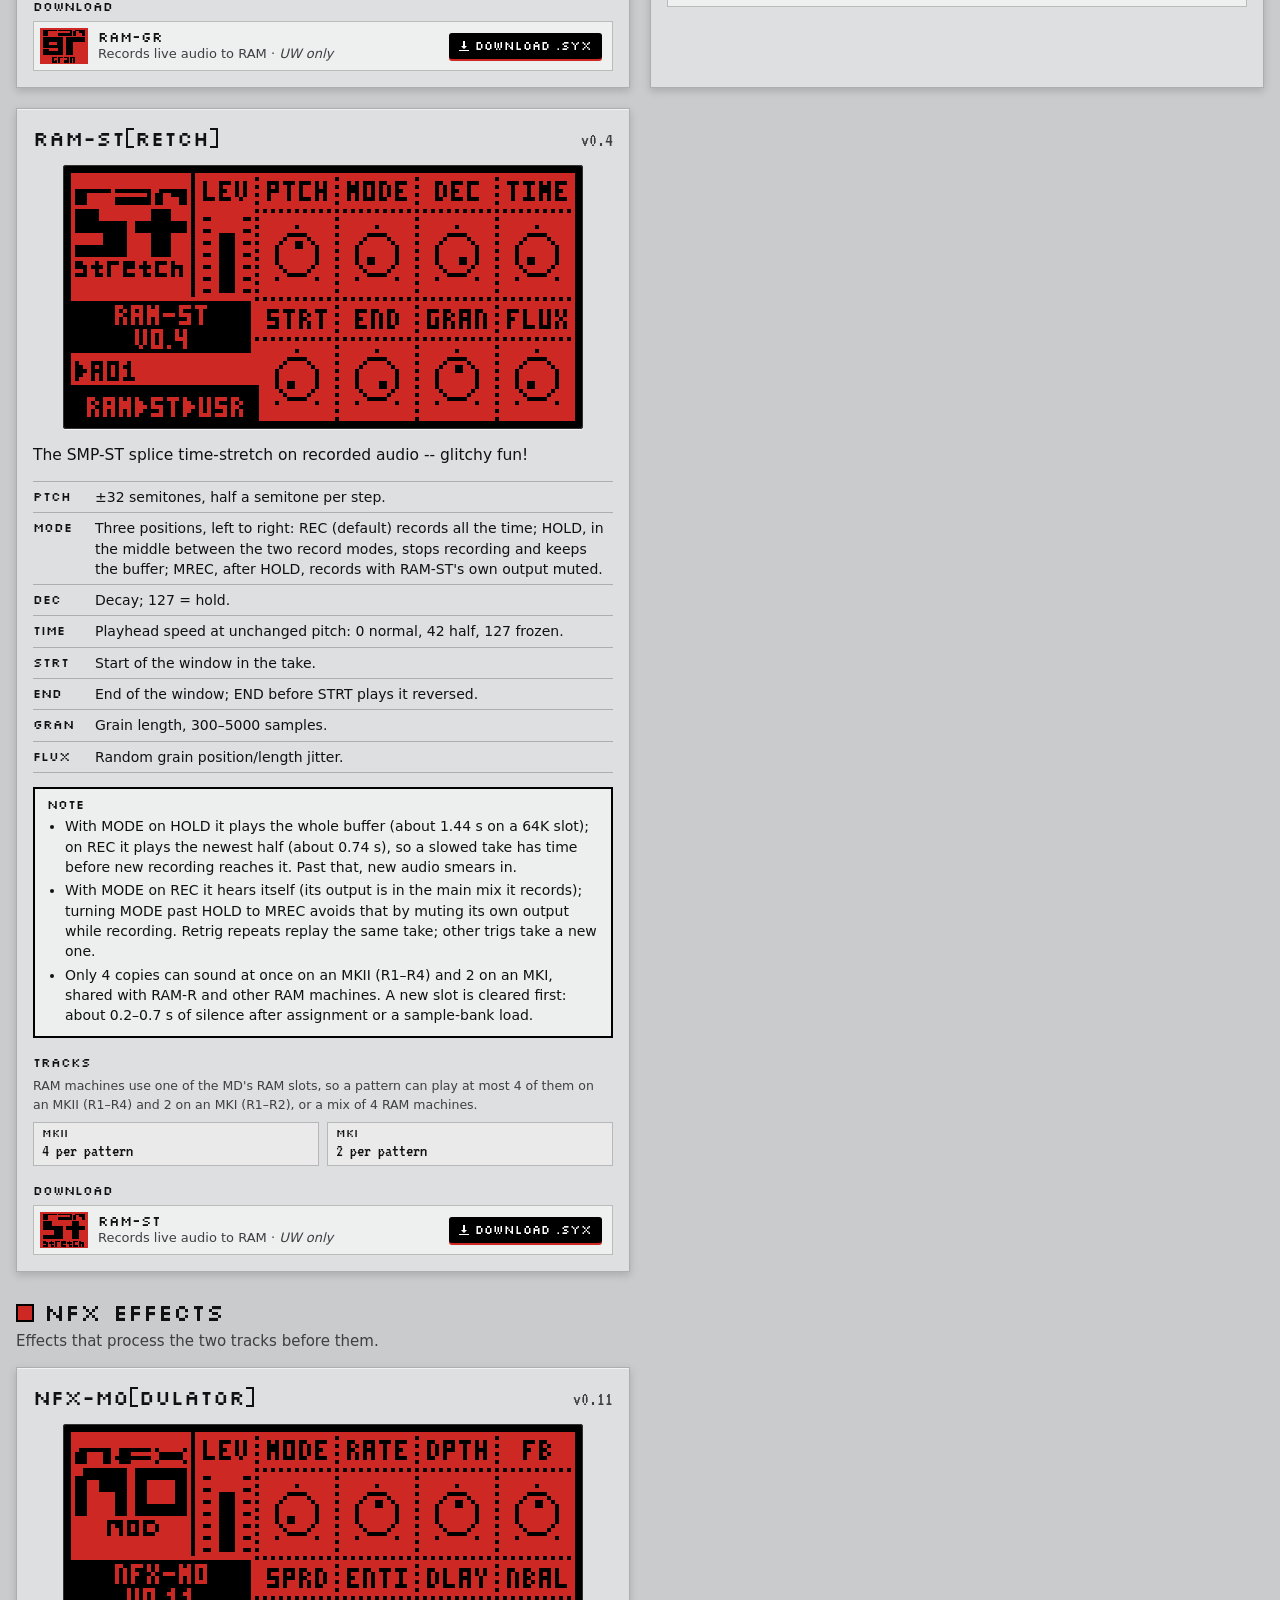
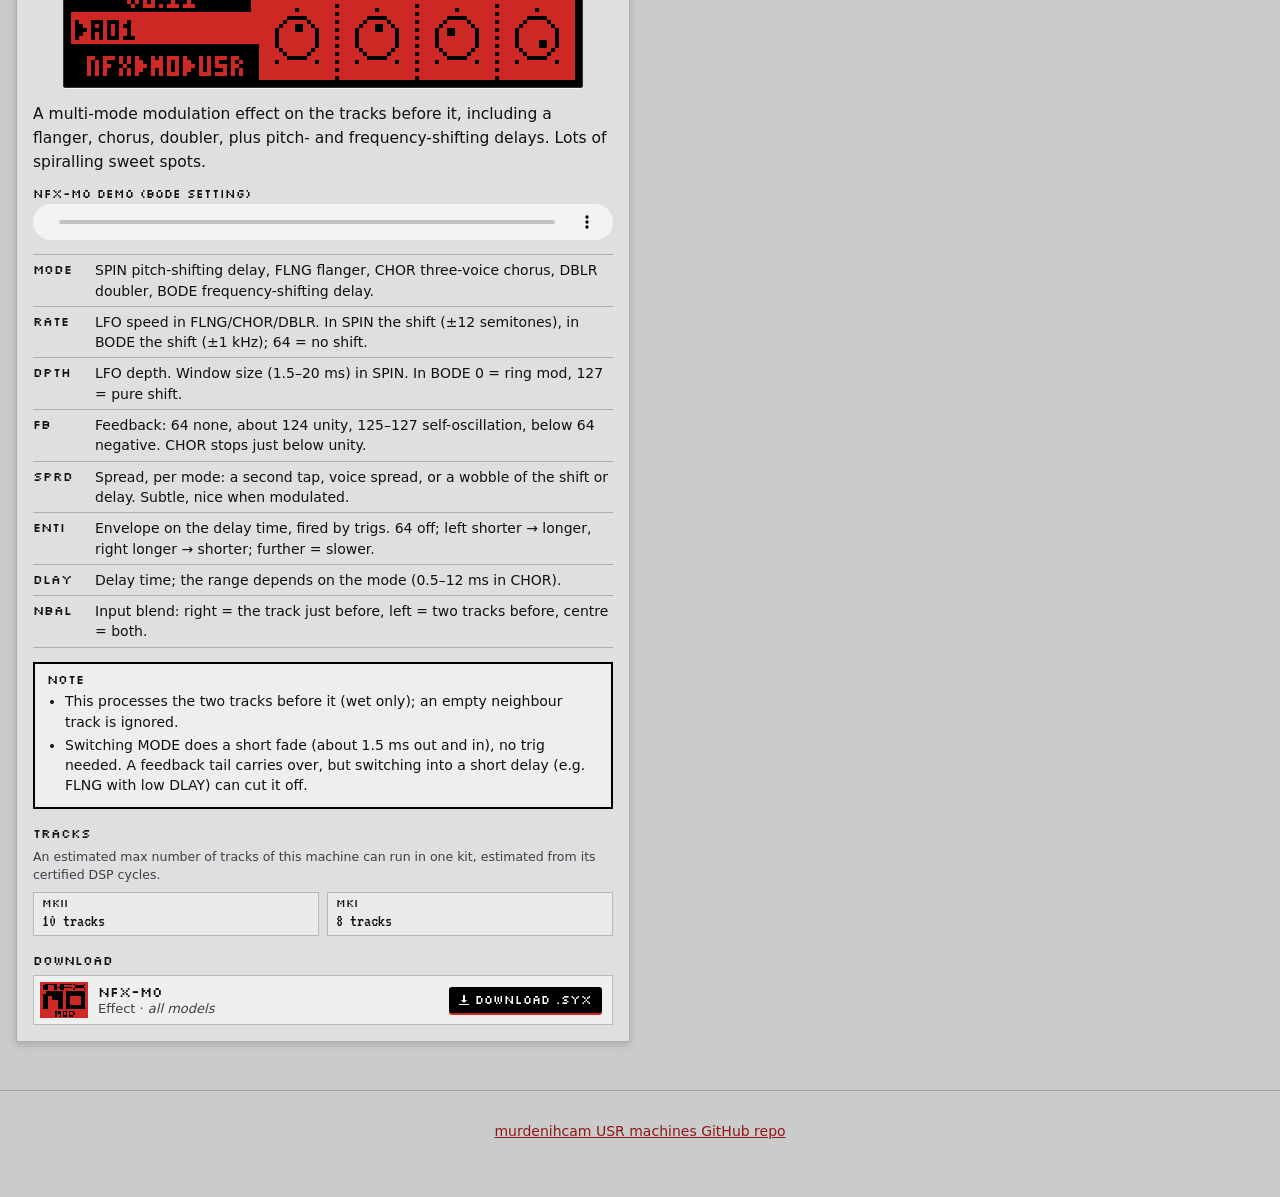
==== commit ee4ea3c1: "site edtis" ====
--- a/docs/index.html
+++ b/docs/index.html
@@ -18,30 +18,24 @@
   <link rel="preconnect" href="https://fonts.googleapis.com">
   <link rel="preconnect" href="https://fonts.gstatic.com" crossorigin>
   <link href="https://fonts.googleapis.com/css2?family=Silkscreen&family=VT323&display=swap" rel="stylesheet">
-  <link rel="stylesheet" href="style.css?v=20261107">
+  <link rel="stylesheet" href="style.css?v=20261107c">
 </head>
 <body>
   <header class="site-head">
     <h1 class="wordmark"><img src="assets/wordmark.svg" width="672" height="132" alt="murdenihcam USR machines"></h1>
-    <p class="lede">Custom USR machines for the Elektron Machinedrum on the <a href="https://github.com/jmamma/MDX">MDX X.20 firmware</a>, focused on sample mangling and effects processing.</p>
-    <p class="lede lede-ask">Let me know how you get on with these and if you have any suggestions!</p>
-    <p class="lede lede-talk">Discussion: <a href="https://www.elektronauts.com/t/custom-usr-machines-for-x-20/257233">Custom USR Machines for X.20</a> on Elektronauts,
-      and the <b class="nowrap">mdx-usr-machines</b> thread on the <a href="https://discord.gg/H2wVG6eH2">MDX Discord</a>.</p>
+    <p class="lede" data-text="tagline"></p>
+    <p class="lede lede-ask" data-text="ask"></p>
+    <p class="lede lede-talk" data-text="discussion"></p>
 
     <section class="install" aria-labelledby="install-h">
-      <h2 id="install-h">How to install</h2>
-      <ol>
-        <li>Update your MD to <a href="https://github.com/jmamma/MDX">MDX X.20</a>. Back up first; third-party machines are installed at your own risk.</li>
-        <li>On the MD: <b>FUNC+GLOBAL &rarr; FILE &rarr; MACHINE MGR</b>, pick an empty slot, choose <b>RECV</b> (it shows WAITING&hellip;).</li>
-        <li>Send the <code>.syx</code> with SysEx Librarian or your SysEx app of choice. Several files can go at once; they fill empty slots.</li>
-        <li>The new machines show up under <b>KIT &rarr; EDIT</b>.</li>
-      </ol>
-      <p class="note">Versions that read <b>all banks</b> or the <b>UW ROM bank</b> need a Machinedrum UW. <b>E12 bank</b> versions and the NFX effect work on all models.</p>
+      <h2 id="install-h" data-text="installTitle"></h2>
+      <ol data-text="installSteps"></ol>
+      <p class="note" data-text="installNote"></p>
     </section>
 
     <section class="terms" aria-label="Disclaimer and licence">
-      <p><b>Disclaimer:</b> Back up your Machinedrum (sounds, kits, patterns) before installing anything, firmware updates included. These machines are tested and run smoothly on a UW+ MKII, but you download and use them at your own risk; they come as they are, with no guarantee. Made with LLM help for the coding; not affiliated with MDX development.</p>
-      <p><b>Licence:</b> The USR machines are free to use in your own music, commercial releases included. Please don't sell, bundle or re-host these files without asking first; link to <a href="https://github.com/murdenihcam/murdenihcam-usr-machines">my GitHub</a> instead. The demo samples are not licensed for your use.</p>
+      <p data-text="disclaimer"></p>
+      <p data-text="licence"></p>
     </section>
   </header>
 
@@ -50,11 +44,12 @@
   <noscript><p class="nojs">This page lists the machines with JavaScript. The .syx files are in the <a href="downloads/">downloads</a> folder.</p></noscript>
 
   <footer class="site-foot">
-    <p><a href="https://github.com/murdenihcam/murdenihcam-usr-machines">murdenihcam USR machines GitHub repo</a></p>
+    <p data-text="footer"></p>
   </footer>
 
-  <script src="assets/logos32.js?v=20261107"></script>
-  <script src="machines.js?v=20261107"></script>
-  <script src="app.js?v=20261107"></script>
+  <script src="assets/logos32.js?v=20261107c"></script>
+  <script src="site-text.js?v=20261107c"></script>
+  <script src="machines.js?v=20261107c"></script>
+  <script src="app.js?v=20261107c"></script>
 </body>
 </html>
--- a/docs/style.css
+++ b/docs/style.css
@@ -36,7 +36,9 @@
   width: 672px;
   max-width: 100%;
   height: auto;
-  image-rendering: pixelated;
+  aspect-ratio: 168 / 33;
+  /* red behind the SVG, so when a phone scales it by an odd amount the edge pixels never show the page through */
+  background-color: var(--lcd-red);
   box-shadow: 0 0 0 3px #000, 0 4px 10px rgba(0,0,0,0.22);
 }
 .lede { max-width: 62ch; color: var(--muted); font-size: 17px; margin: 22px 0 24px; }
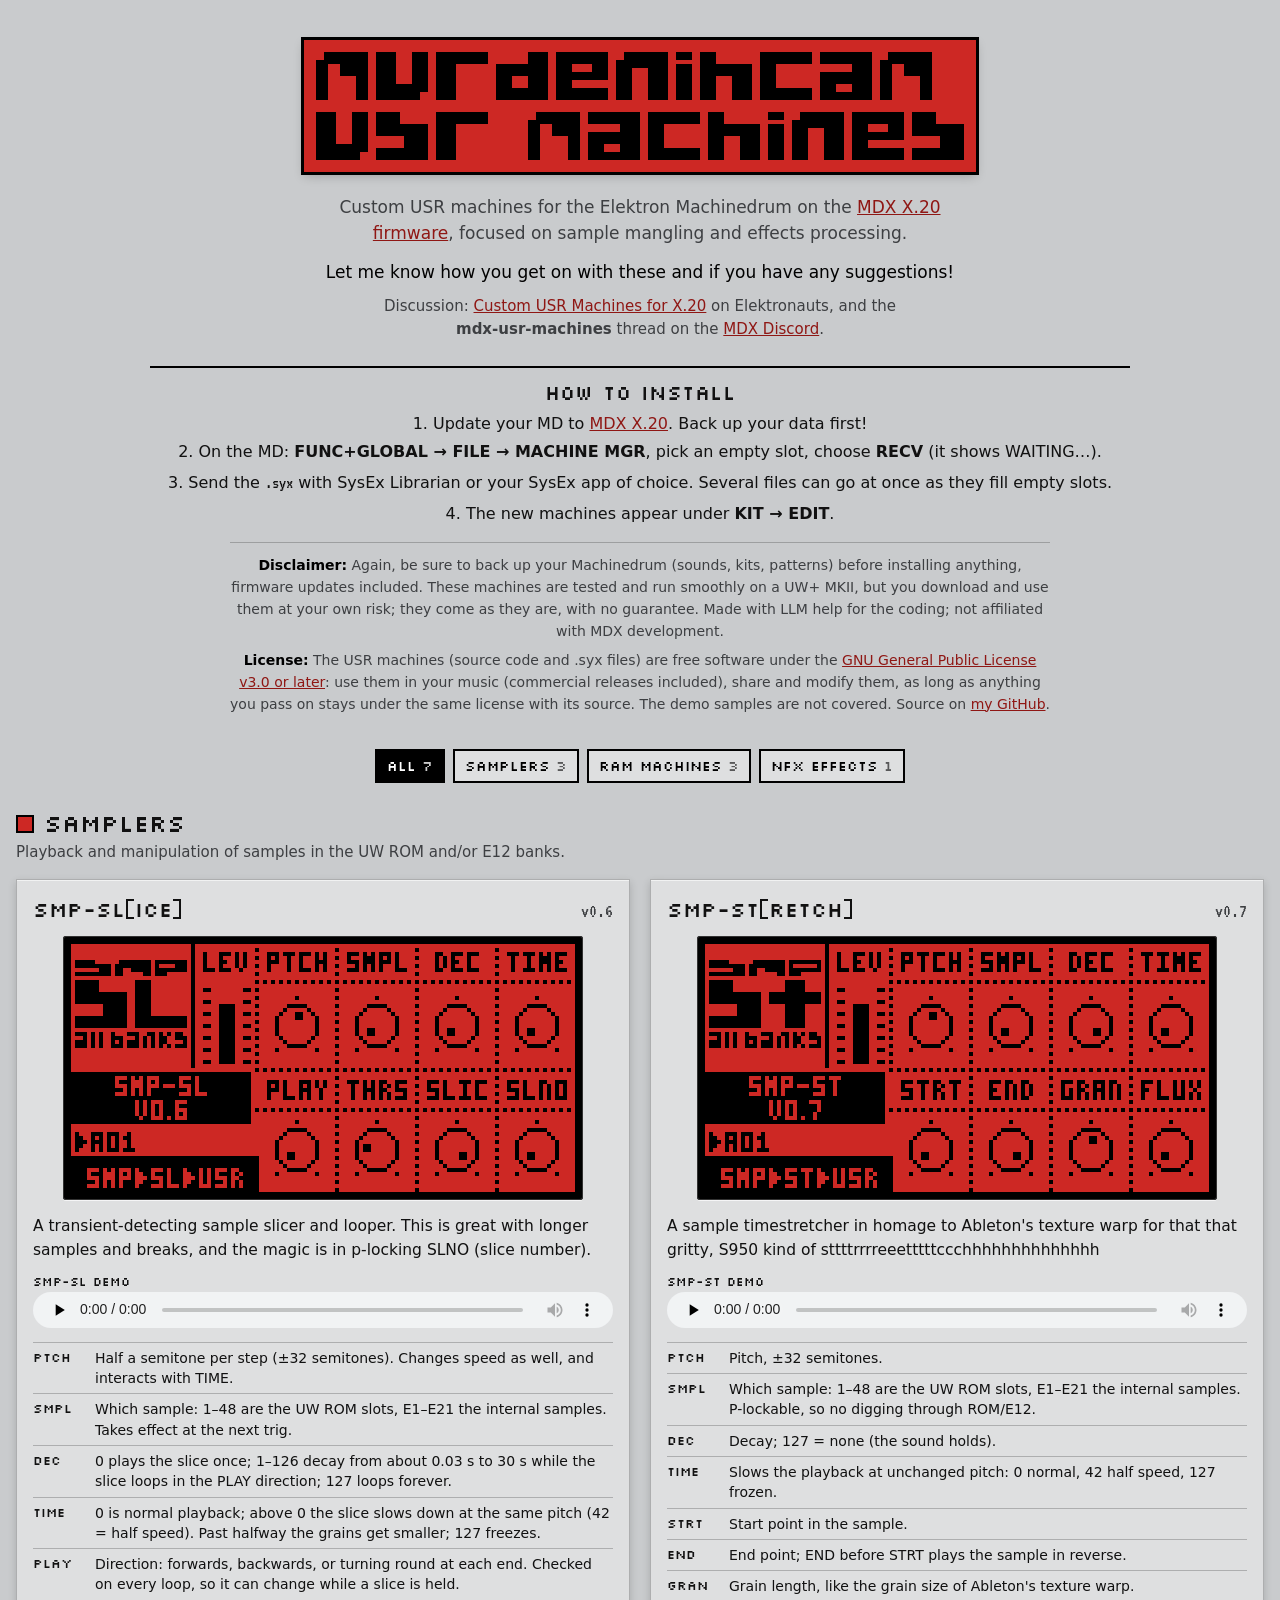
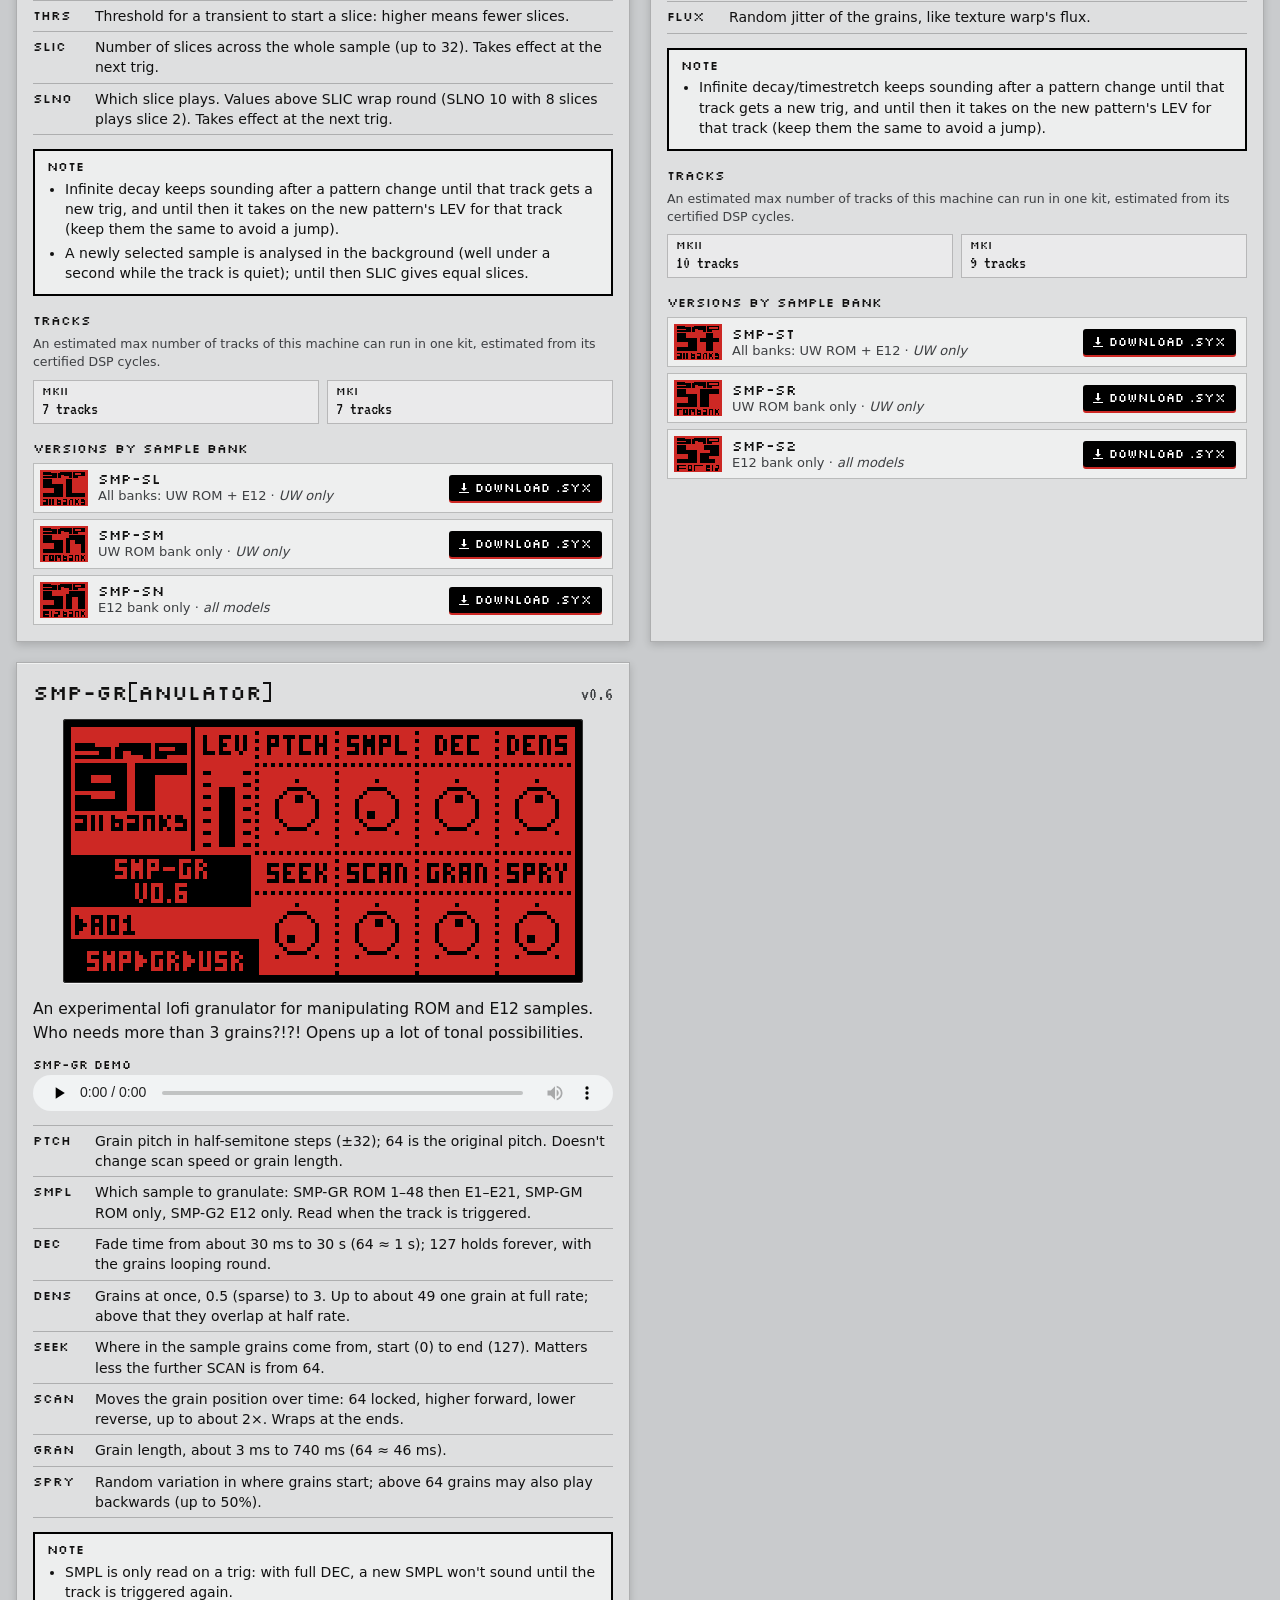
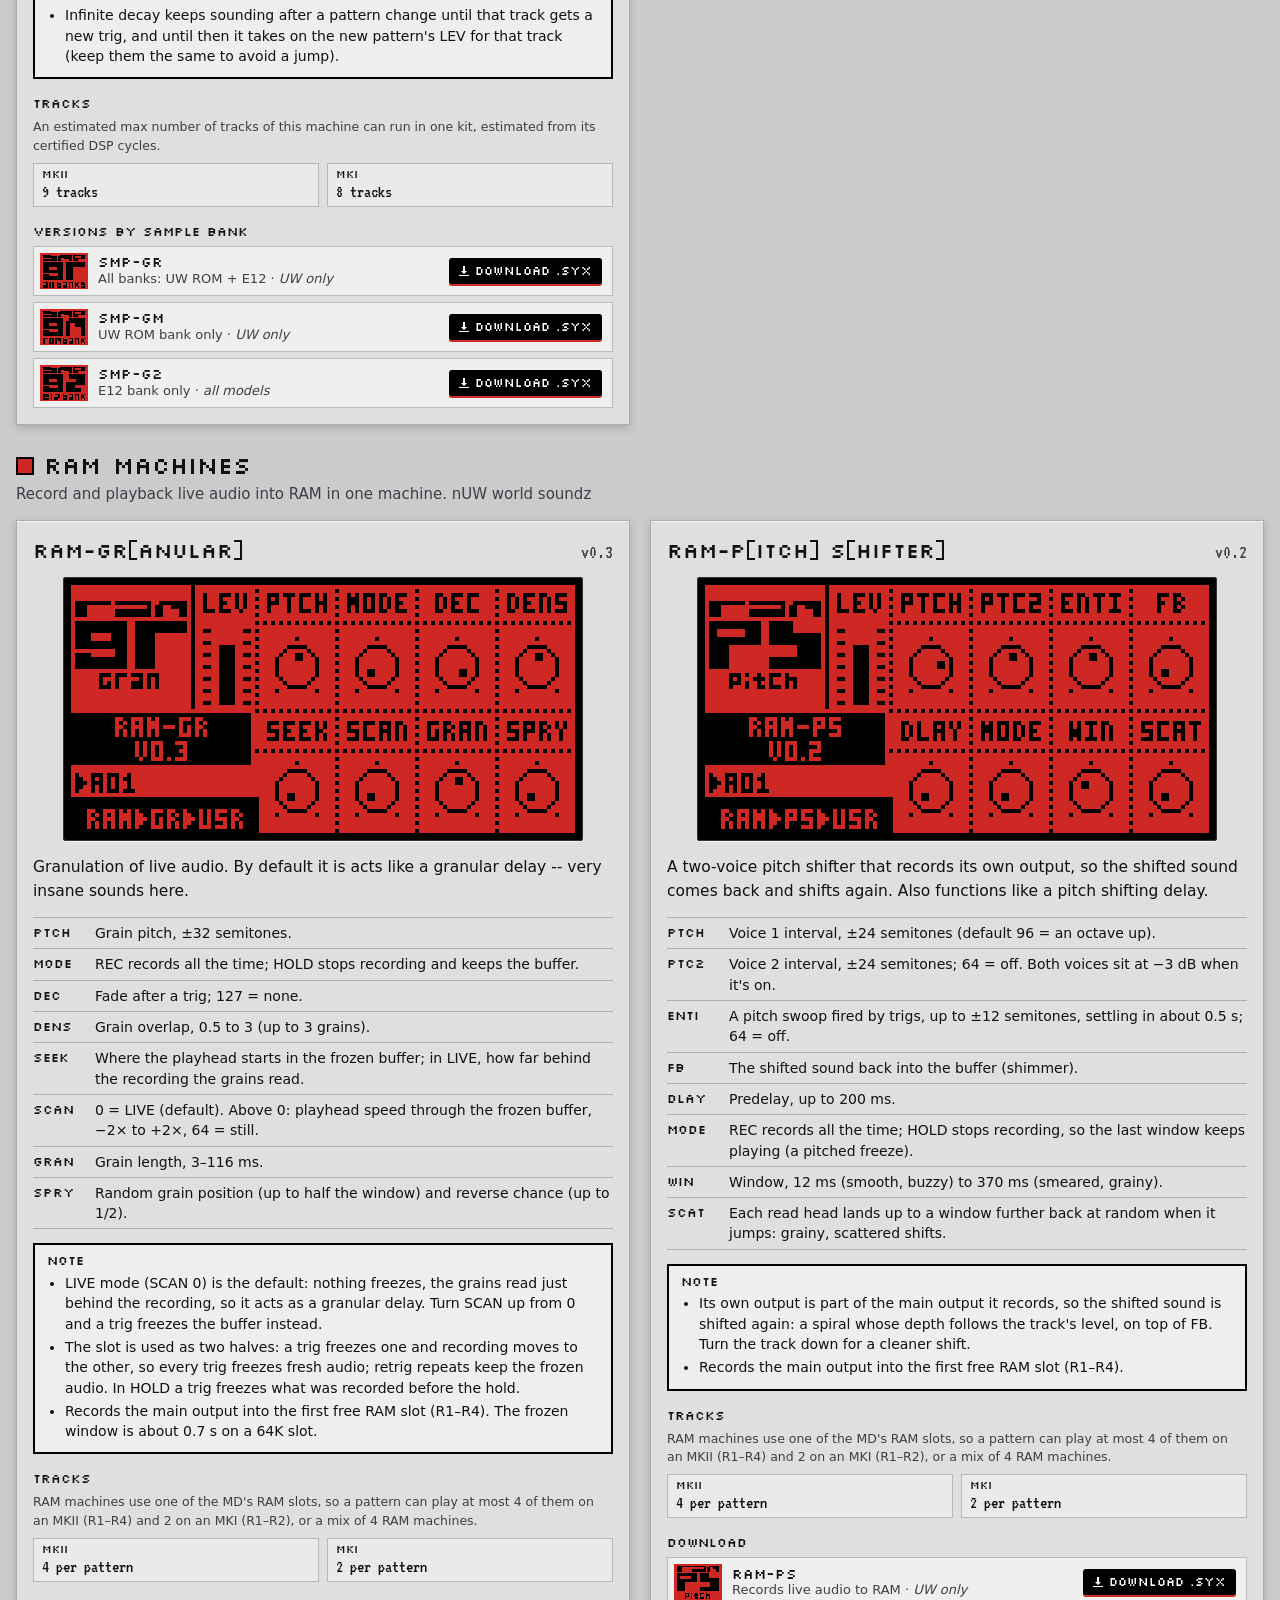
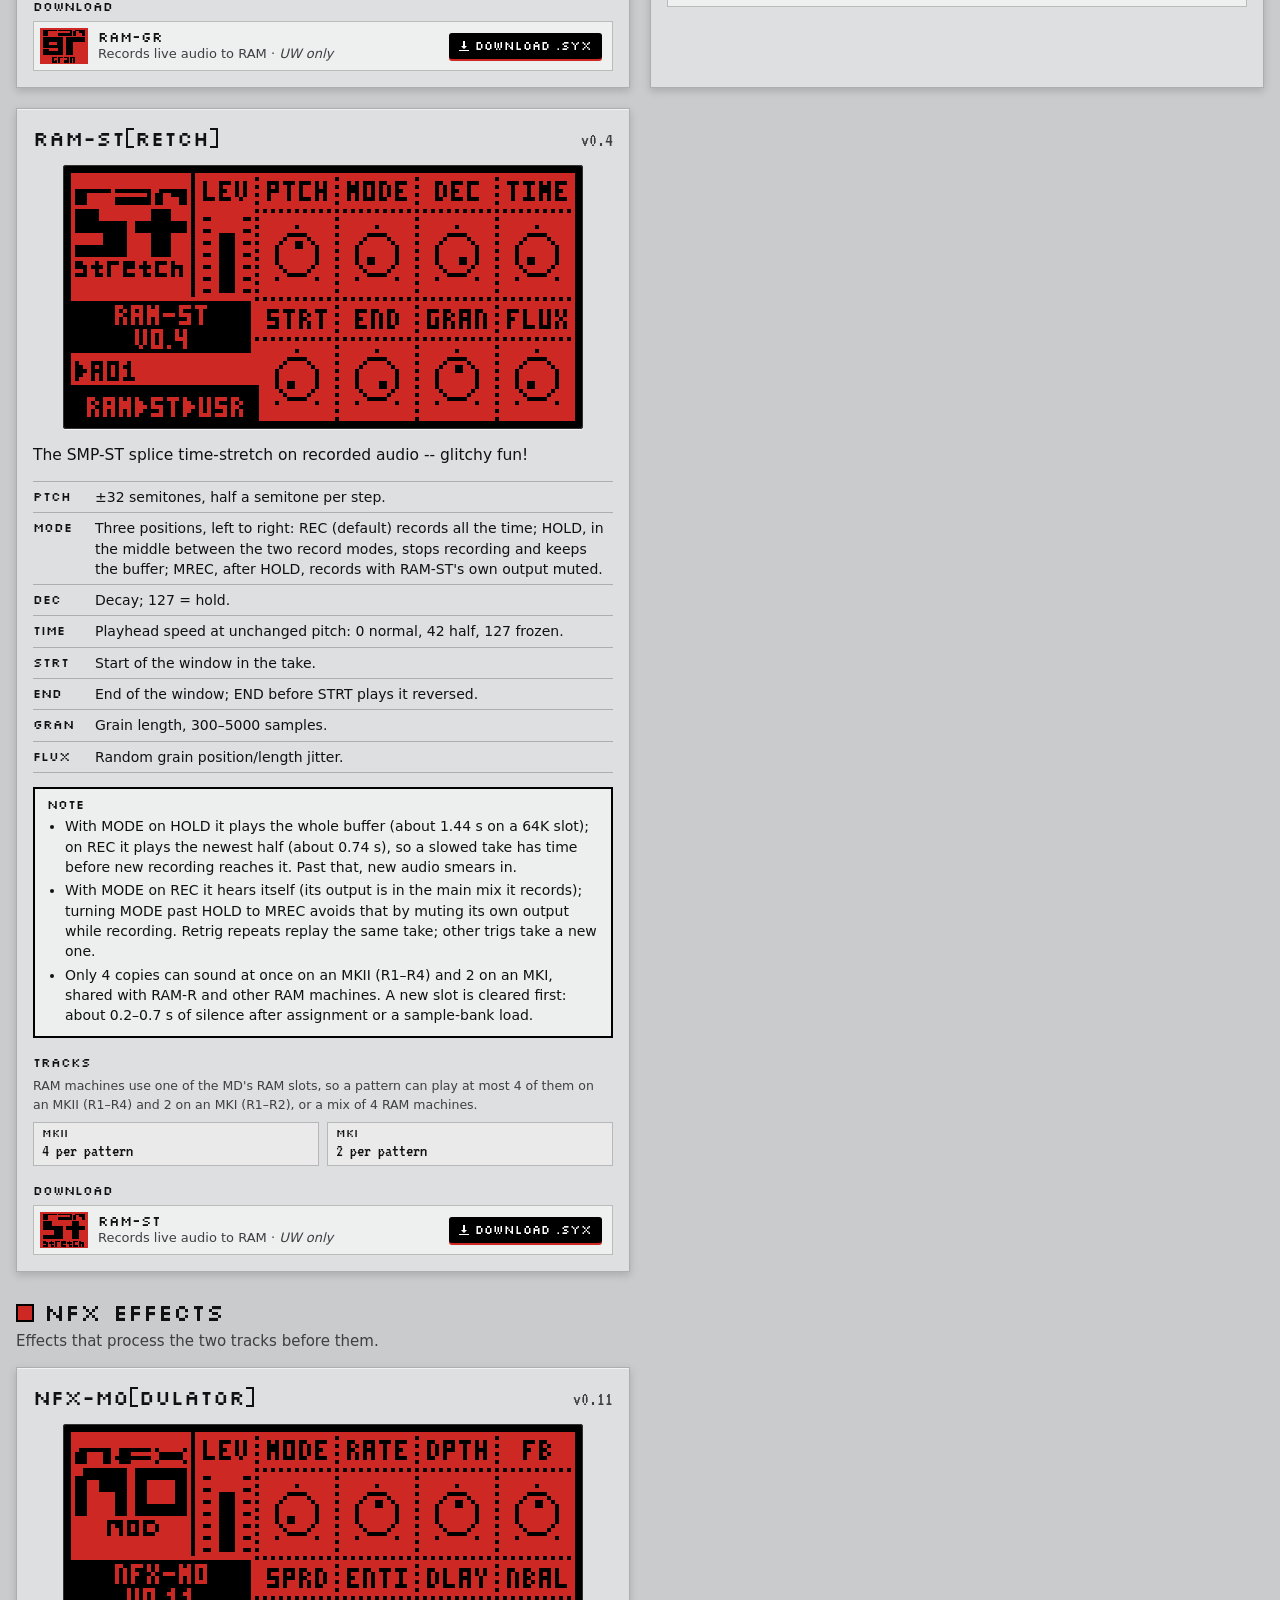
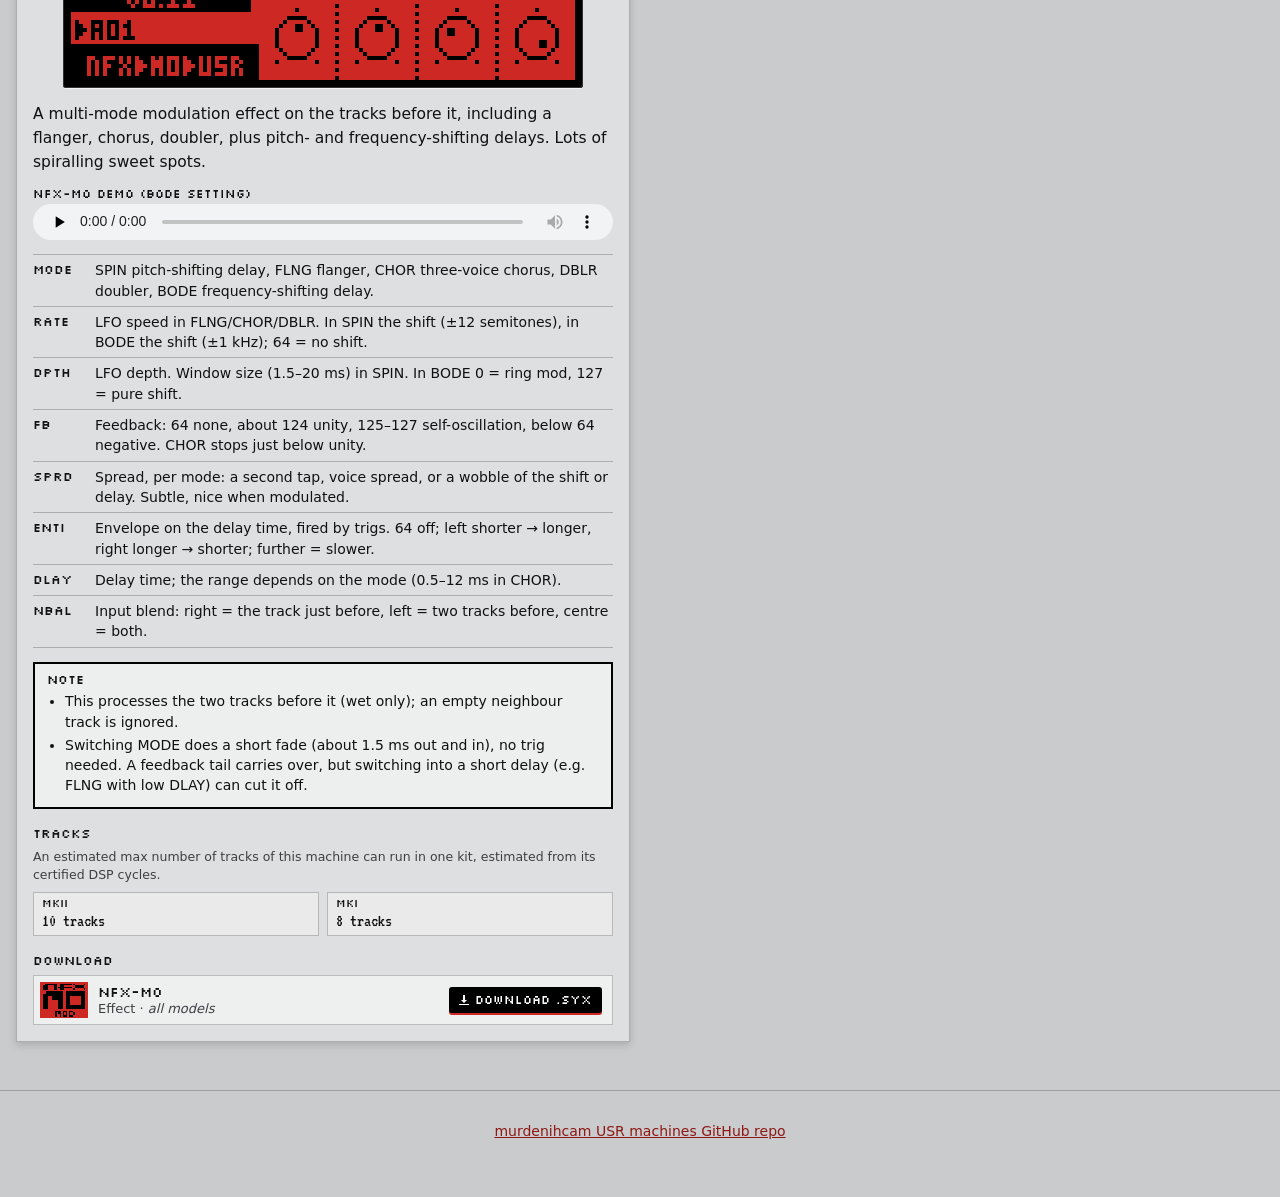
==== commit df62e76d: "site edits" ====
--- a/docs/index.html
+++ b/docs/index.html
@@ -18,7 +18,7 @@
   <link rel="preconnect" href="https://fonts.googleapis.com">
   <link rel="preconnect" href="https://fonts.gstatic.com" crossorigin>
   <link href="https://fonts.googleapis.com/css2?family=Silkscreen&family=VT323&display=swap" rel="stylesheet">
-  <link rel="stylesheet" href="style.css?v=20261107c">
+  <link rel="stylesheet" href="style.css?v=20261107d">
 </head>
 <body>
   <header class="site-head">
@@ -33,7 +33,7 @@
       <p class="note" data-text="installNote"></p>
     </section>
 
-    <section class="terms" aria-label="Disclaimer and licence">
+    <section class="terms" aria-label="Disclaimer and license">
       <p data-text="disclaimer"></p>
       <p data-text="licence"></p>
     </section>
@@ -47,9 +47,9 @@
     <p data-text="footer"></p>
   </footer>
 
-  <script src="assets/logos32.js?v=20261107c"></script>
-  <script src="site-text.js?v=20261107c"></script>
-  <script src="machines.js?v=20261107c"></script>
-  <script src="app.js?v=20261107c"></script>
+  <script src="assets/logos32.js?v=20261107d"></script>
+  <script src="site-text.js?v=20261107d"></script>
+  <script src="machines.js?v=20261107d"></script>
+  <script src="app.js?v=20261107d"></script>
 </body>
 </html>
